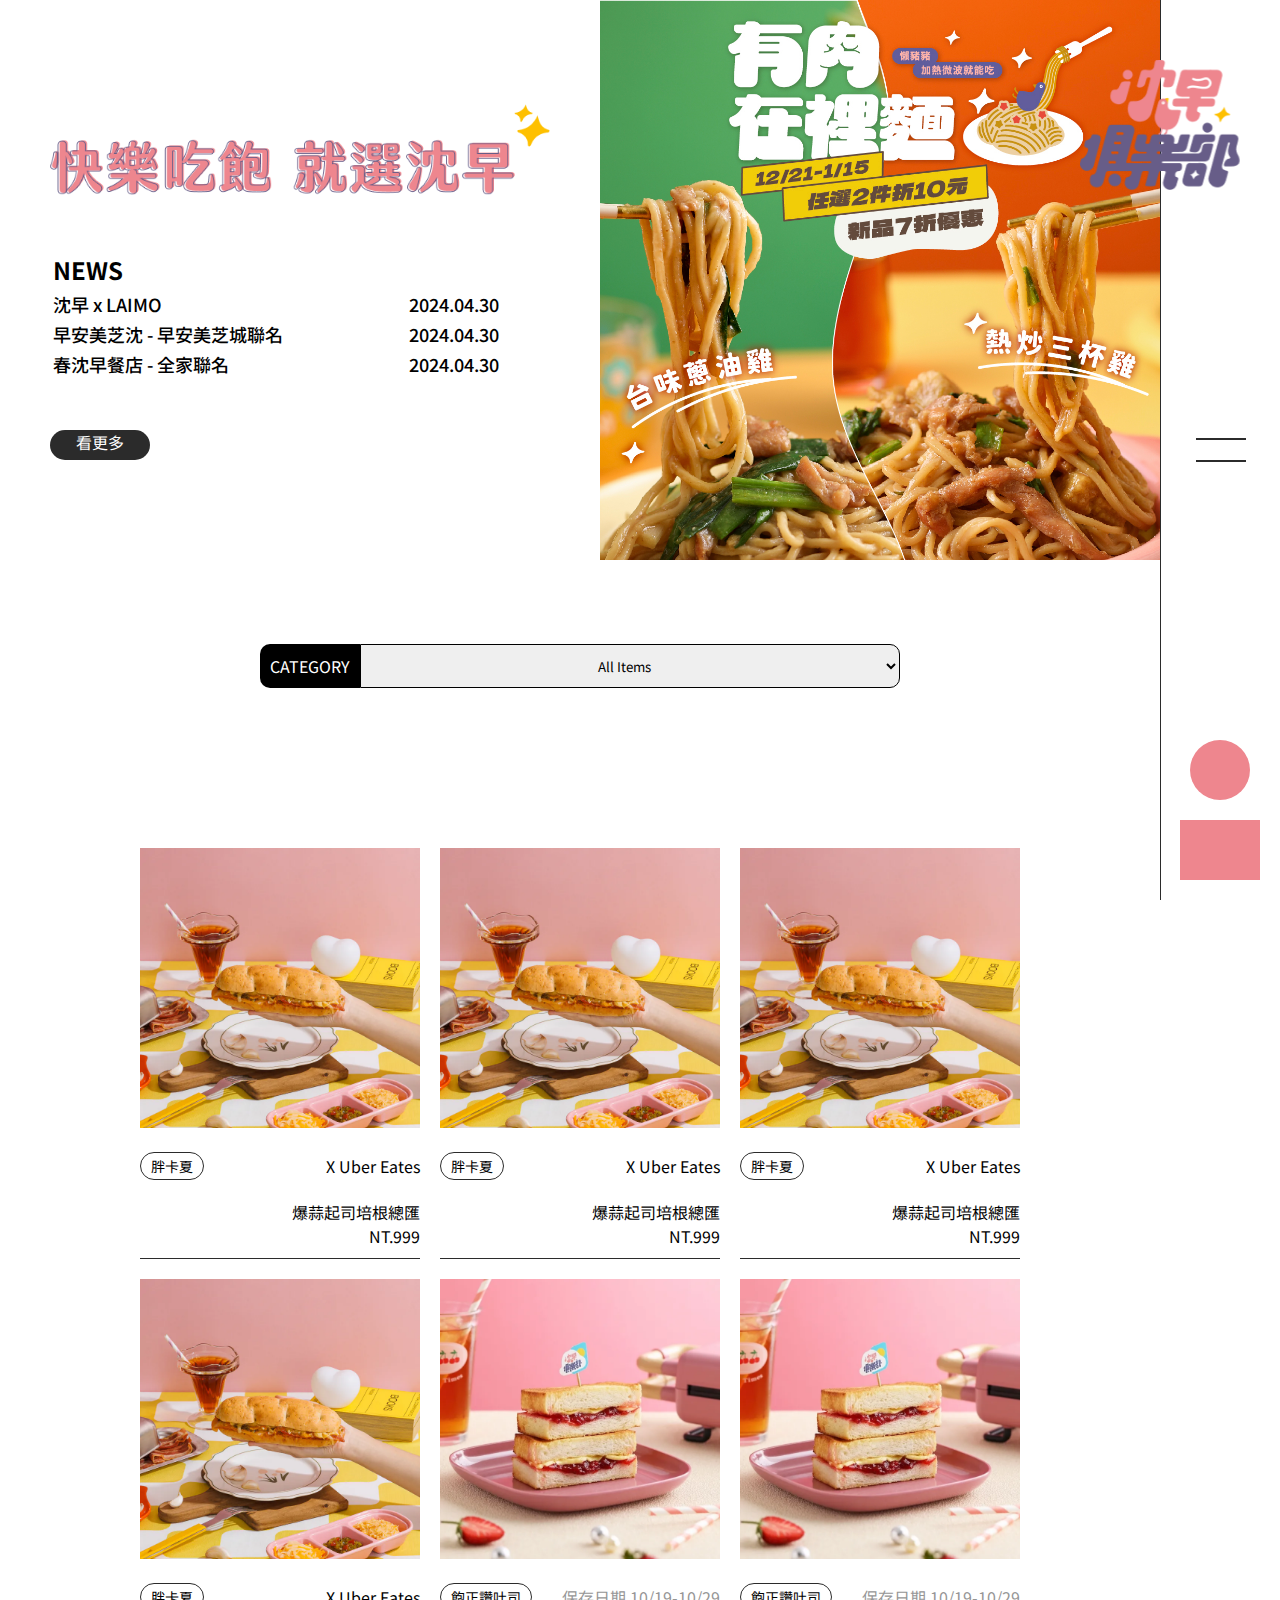
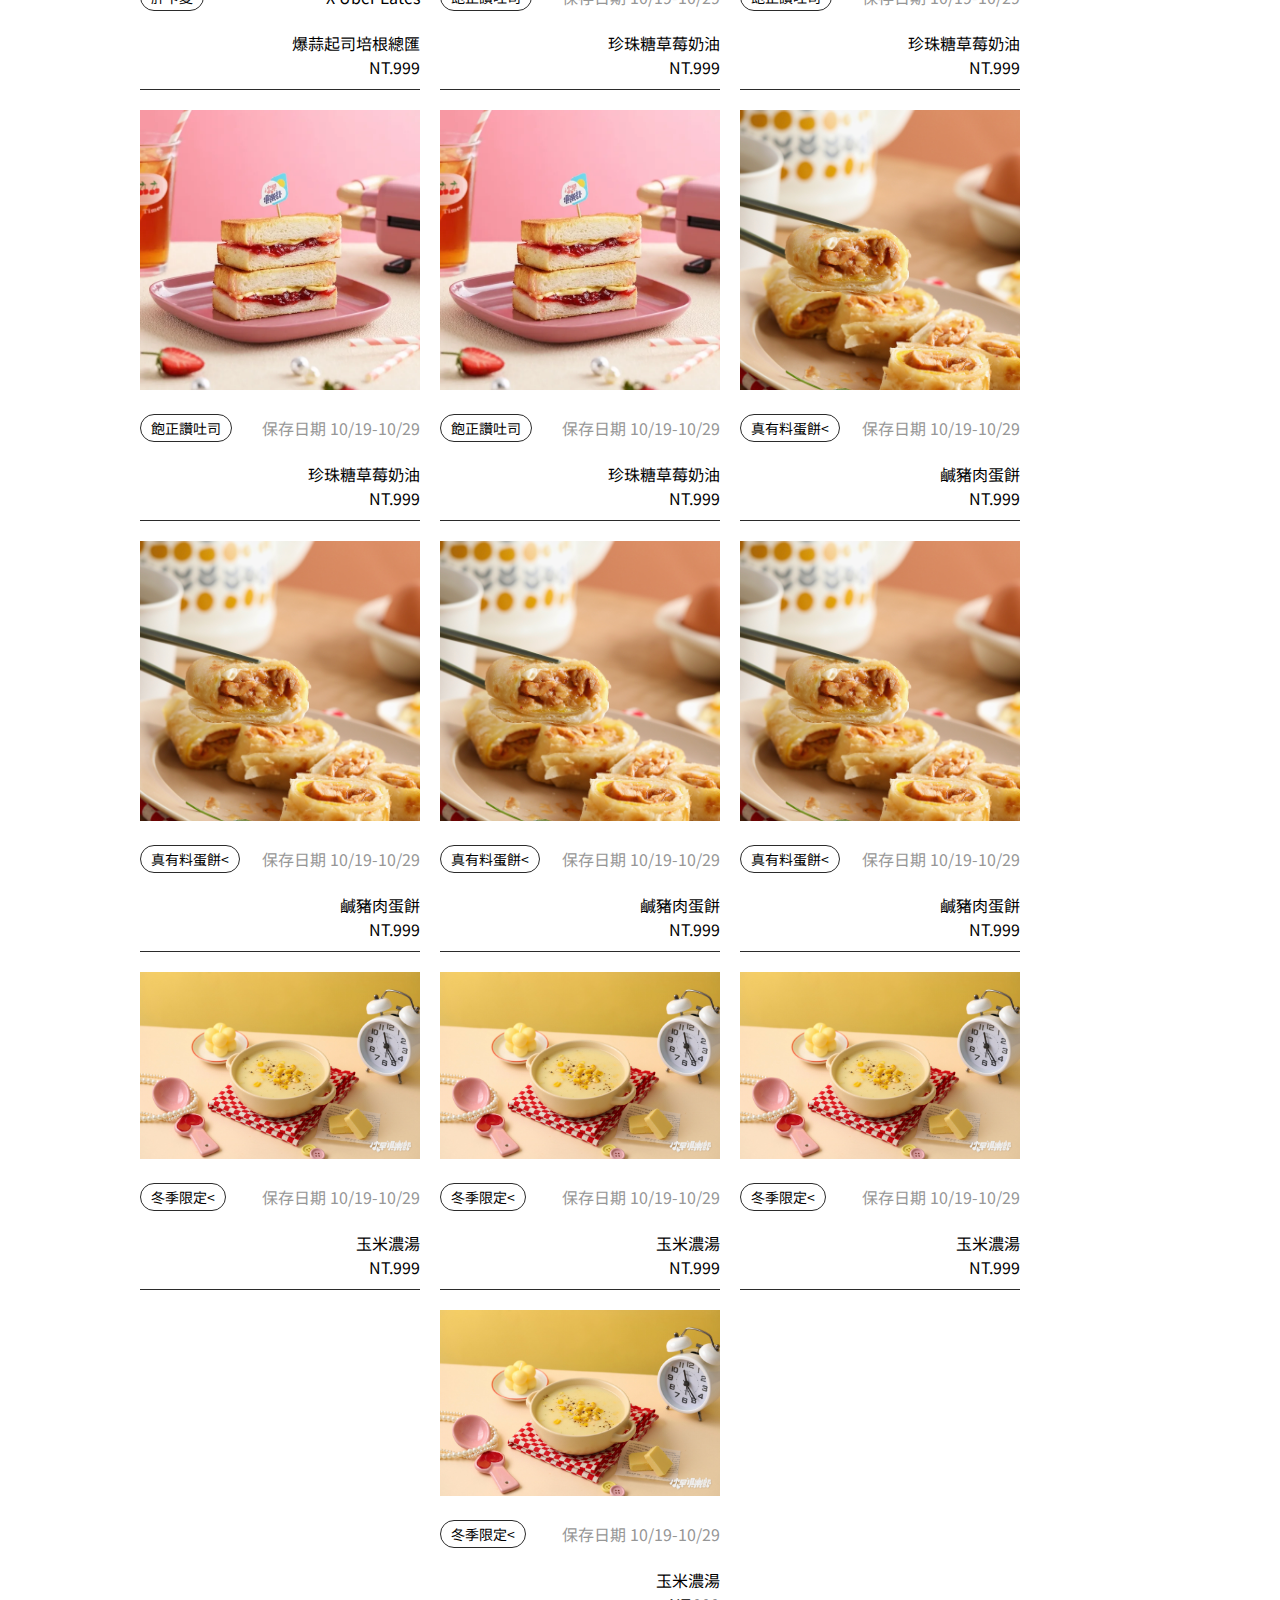
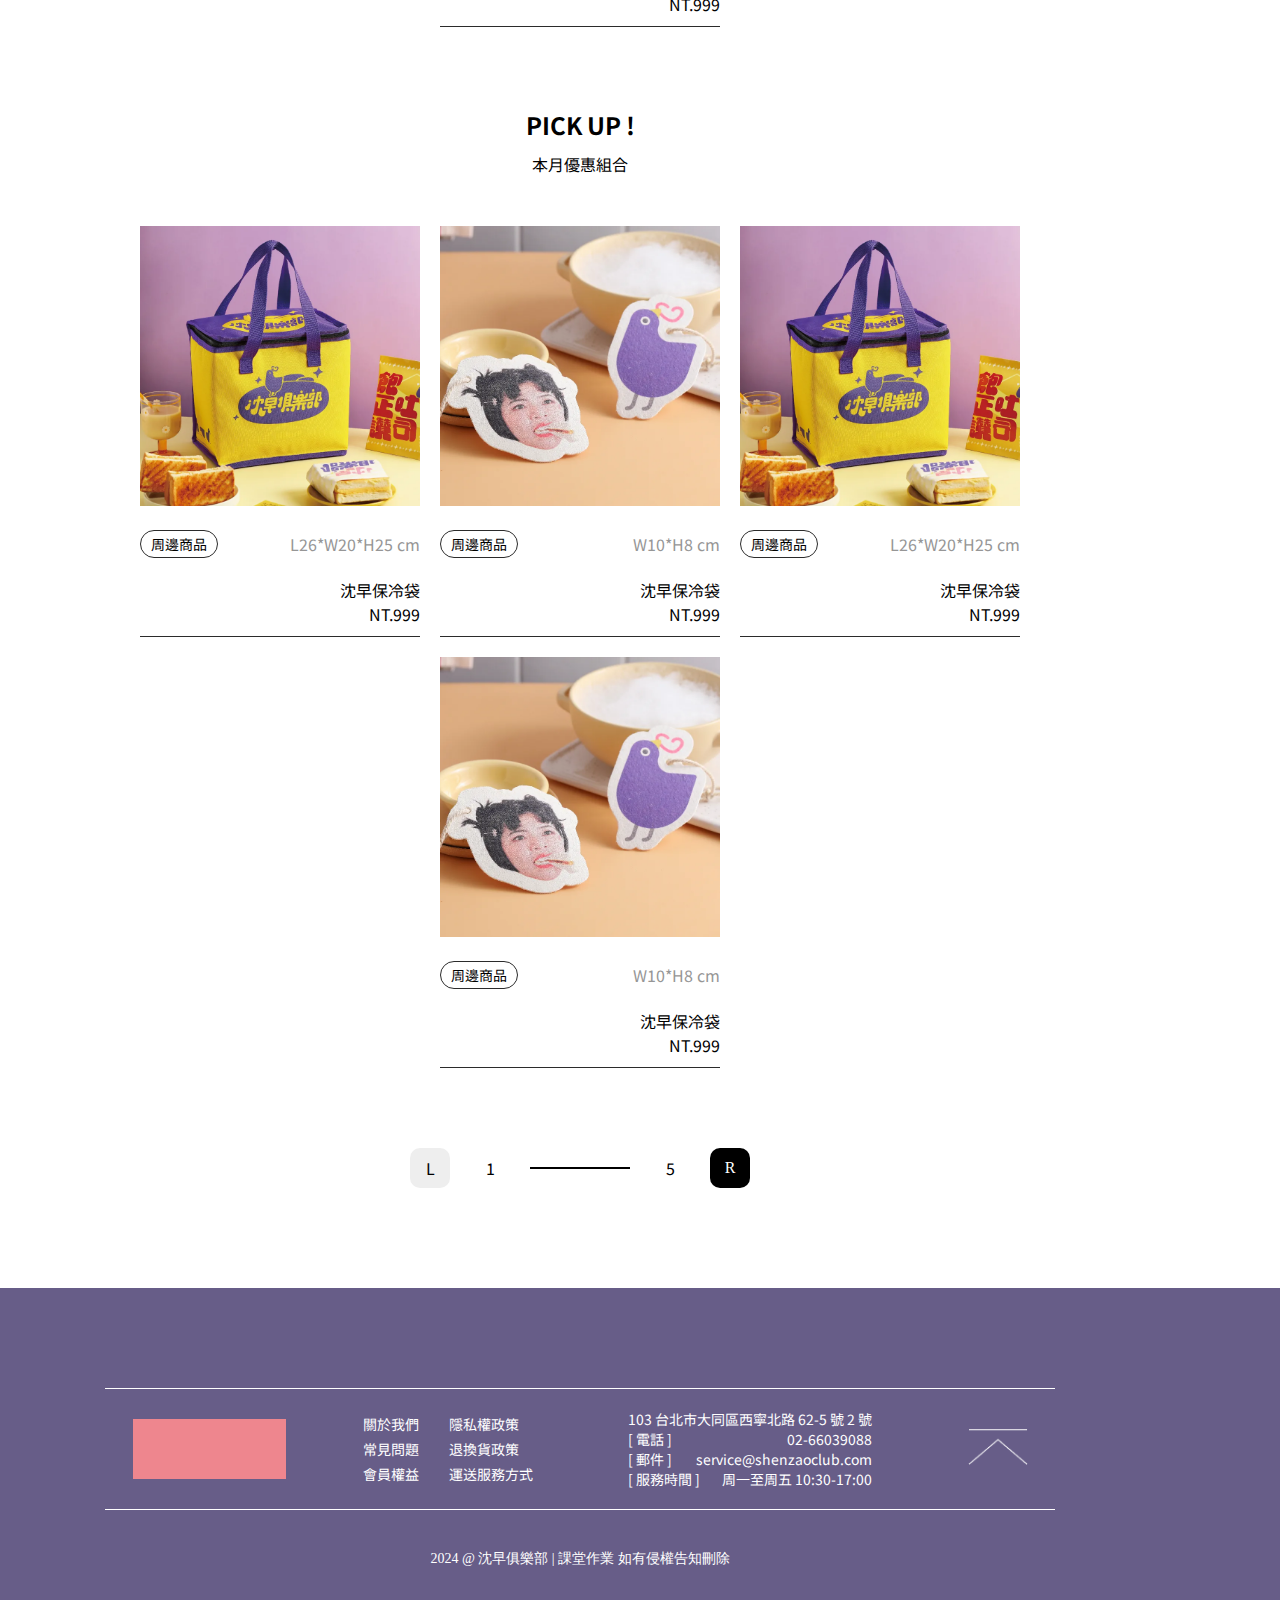
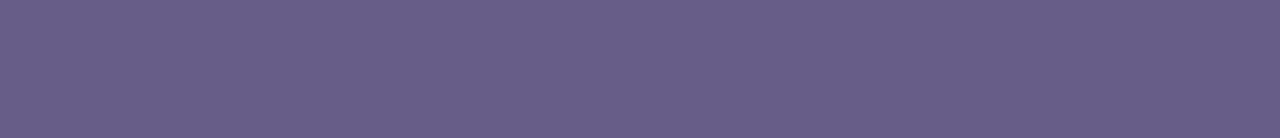
==== all_item.html @ 59e1119a "檔案上傳" ====
<!DOCTYPE html>
<html lang="en">
<head>
    <meta charset="UTF-8">
    <meta name="viewport" content="width=device-width, initial-scale=1.0">
    <title>product_ALL</title>
    <!-- css -->
    <link rel="stylesheet" href="./css/all_item_style.css">
    <link rel="stylesheet" href="./css/all-page.css">
    <link rel="stylesheet" href="./css/item_card.css">
    <!-- 文字 -->
    <link rel="preconnect" href="https://fonts.googleapis.com">
    <link rel="preconnect" href="https://fonts.gstatic.com" crossorigin>
    <link href="https://fonts.googleapis.com/css2?family=Noto+Sans+JP:wght@100..900&display=swap" rel="stylesheet">
    <link rel="stylesheet" href="link rel="preconnect" href="https://fonts.googleapis.com">
    <link rel="preconnect" href="https://fonts.gstatic.com" crossorigin>
    <link href="https://fonts.googleapis.com/css2?family=Kaisei+Tokumin:wght@400;800&display=swap" rel="stylesheet">
</head>
<body>
    <div class="warrper">

        <nav class="nav_web">
            <a class="logo" href="./home.html">
               <img src="./img/svg/logo.png">
            </a>
            <div class="hamburger">
                <span></span>
                <span></span>
            </div>
            <div class="shoppingcar">
                <div class="bag"></div>
                <div class="car"></div>
            </div>
            <div class="menu">
                <div class="menu-title">快樂吃飽 就選沈早</div>
                <div class="content">
                    <ul class="left">
                        <a href="./all_item.html">線上購物</a>
                        <li>
                            <a href="./one-item.html">/ 胖卡夏</a>
                            <a href="./one-item.html">/ 飽正讚</a>
                            <a href="./one-item.html">/ 裡麵有肉</a>
                        </li>
                        <a href=" ">聯名企劃</a>
                        <li>
                            <a href=" ">/ 全家</a>
                            <a href=" ">/ 早安美芝城</a>
                        </li>
                        <a href=" ">會員權益</a>
                        <li>
                            <a href=" ">/ 入會制度</a>
                            <a href=" ">/ 團購制度</a>
                        </li>
                    </ul>
                    <ul class="right">
                        <a href=" ">周邊商品</a>
                        <li>
                            <a href=" ">/ 週年企劃</a>
                        </li>
                        <a href=" ">關於品牌</a>
                        <li>
                            <a href=" ">/ 品牌介紹</a>
                            <a href=" ">/ 成員</a>
                        </li>
                        <a href=" ">FAQ</a>
                        <li>
                            <a href=" ">/ 貨運及取貨</a>
                            <a href=" ">/ 付款及發票</a>
                            <a href=" ">/ 購物及訂單</a>
                        </li>
                    </ul>
                </div>
            </div>
        </nav>
        <!--  -->
        <nav class="nav_mobile_bar" >
            <nav class="nav_mobile">
                    <a class="link" href=""> TOP </a>
                    <a class="link" href="./all_item.html"> STORE </a>
                    <a class="link" href=""> BUY (0) </a>
                    <div class="nav_mobile_hamburger">
                        <span></span>
                        <span></span>
                    </div>
            </nav>
        </nav>
        <!--  -->

        <div class="homepage">
            <div class="topheader">
                <div class="header-event">
                    <div class="event-news">
                        <div class="event-title">
                            <img src="./img/svg/slogan(單.png" alt="">
                        </div>
                        <table class="even-table">
                            <tr>
                                <td style="font-weight: 700;font-size: 24px;">NEWS</td>
                                <td></td>
                            </tr>
                            <tr>
                                <td>沈早 x LAIMO</td>
                                <td>2024.04.30</td>
                            </tr>
                            <tr>
                                <td>早安美芝沈 - 早安美芝城聯名</td>
                                <td>2024.04.30</td>
                            </tr>
                            <tr>
                                <td>春沈早餐店 - 全家聯名</td>
                                <td>2024.04.30</td>
                            </tr>
                        </table>
                        <div class="event-button">
                        <p>看更多</p>
                        </div>
                    </div>
                </div>
                <!--  -->
                <div class="header-banner">
                    <img src="./img/banner/有肉在裡麵 (S.jpg" alt="" class="banner">
                </div>
            </div>
            <!--  -->
            <div class="maincontent">
                <div class="content-select">
                    <div class="select-title">
                        <p>CATEGORY</p>
                    </div>
                    <select id="pageSelect">
                        <option value="./all_item.html">All Items</option>
                        <option value="./all_item.html">All Items</option>
                        <option value="./one_item.html">飽正讚吐司</option>
                        <option value="./one_item.html">胖卡夏</option>
                        <option value="./one_item.html">裡麵有肉</option>
                        <option value="./one_item.html">真有料蛋餅</option>
                        <option value="./one_item.html">老食農場冰角</option>
                        <option value="./one_item.html">周邊商品</option>
                    </select>
                </div>
                <!--  -->
                <div class="content-items">
                    <ul class="content-box">
                        <li class="item item01">
                            <div class="item-Img">
                                <img src="./img/胖卡夏/爆蒜起司培根01.webp" alt="">
                            </div>
                            <div class="item-name">
                                <p class="label">胖卡夏</p>
                                <p>X Uber Eates</p>
                            </div>
                            <div class="item-INFO">
                                <p>爆蒜起司培根總匯</p>
                                <P>NT.999</p>
                            </div>
                        </li>
                        <li class="item item01">
                            <div class="item-Img">
                                <img src="./img/胖卡夏/爆蒜起司培根01.webp" alt="">
                            </div>
                            <div class="item-name">
                                <p class="label">胖卡夏</p>
                                <p>X Uber Eates</p>
                            </div>
                            <div class="item-INFO">
                                <p>爆蒜起司培根總匯</p>
                                <P>NT.999</p>
                            </div>
                        </li>
                        <li class="item item01">
                            <div class="item-Img">
                                <img src="./img/胖卡夏/爆蒜起司培根01.webp" alt="">
                            </div>
                            <div class="item-name">
                                <p class="label">胖卡夏</p>
                                <p>X Uber Eates</p>
                            </div>
                            <div class="item-INFO">
                                <p>爆蒜起司培根總匯</p>
                                <P>NT.999</p>
                            </div>
                        </li>
                        <li class="item item01">
                            <div class="item-Img">
                                <img src="./img/胖卡夏/爆蒜起司培根01.webp" alt="">
                            </div>
                            <div class="item-name">
                                <p class="label">胖卡夏</p>
                                <p>X Uber Eates</p>
                            </div>
                            <div class="item-INFO">
                                <p>爆蒜起司培根總匯</p>
                                <P>NT.999</p>
                            </div>
                        </li>
                        <li class="item item02">
                            <div class="item-Img">
                                <img src="./img/飽正讚/草奶01.webp" alt="">
                            </div>
                            <div class="item-name">
                                <p class="label">飽正讚吐司</p>
                                <p style="color: #969696;">保存日期 10/19-10/29</p>
                            </div>
                            <div class="item-INFO">
                                <p>珍珠糖草莓奶油</p>
                                <P>NT.999</p>
                            </div>
                        </li>
                        <li class="item item02">
                            <div class="item-Img">
                                <img src="./img/飽正讚/草奶01.webp" alt="">
                            </div>
                            <div class="item-name">
                                <p class="label">飽正讚吐司</p>
                                <p style="color: #969696;">保存日期 10/19-10/29</p>
                            </div>
                            <div class="item-INFO">
                                <p>珍珠糖草莓奶油</p>
                                <P>NT.999</p>
                            </div>
                        </li>
                        <li class="item item02">
                            <div class="item-Img">
                                <img src="./img/飽正讚/草奶01.webp" alt="">
                            </div>
                            <div class="item-name">
                                <p class="label">飽正讚吐司</p>
                                <p style="color: #969696;">保存日期 10/19-10/29</p>
                            </div>
                            <div class="item-INFO">
                                <p>珍珠糖草莓奶油</p>
                                <P>NT.999</p>
                            </div>
                        </li>
                        <li class="item item02">
                            <div class="item-Img">
                                <img src="./img/飽正讚/草奶01.webp" alt="">
                            </div>
                            <div class="item-name">
                                <p class="label">飽正讚吐司</p>
                                <p style="color: #969696;">保存日期 10/19-10/29</p>
                            </div>
                            <div class="item-INFO">
                                <p>珍珠糖草莓奶油</p>
                                <P>NT.999</p>
                            </div>
                        </li>
                        <li class="item item03">
                            <div class="item-Img">
                                <img src="./img/其他品項/蛋餅01.jpg" alt="">
                            </div>
                            <div class="item-name">
                                <p class="label">真有料蛋餅<</p>
                                <p style="color: #969696;">保存日期 10/19-10/29</p>
                            </div>
                            <div class="item-INFO">
                                <p>鹹豬肉蛋餅</p>
                                <P>NT.999</p>
                            </div>
                        </li>
                        <li class="item item03">
                            <div class="item-Img">
                                <img src="./img/其他品項/蛋餅01.jpg" alt="">
                            </div>
                            <div class="item-name">
                                <p class="label">真有料蛋餅<</p>
                                <p style="color: #969696;">保存日期 10/19-10/29</p>
                            </div>
                            <div class="item-INFO">
                                <p>鹹豬肉蛋餅</p>
                                <P>NT.999</p>
                            </div>
                        </li>
                        <li class="item item03">
                            <div class="item-Img">
                                <img src="./img/其他品項/蛋餅01.jpg" alt="">
                            </div>
                            <div class="item-name">
                                <p class="label">真有料蛋餅<</p>
                                <p style="color: #969696;">保存日期 10/19-10/29</p>
                            </div>
                            <div class="item-INFO">
                                <p>鹹豬肉蛋餅</p>
                                <P>NT.999</p>
                            </div>
                        </li>
                        <li class="item item03">
                            <div class="item-Img">
                                <img src="./img/其他品項/蛋餅01.jpg" alt="">
                            </div>
                            <div class="item-name">
                                <p class="label">真有料蛋餅<</p>
                                <p style="color: #969696;">保存日期 10/19-10/29</p>
                            </div>
                            <div class="item-INFO">
                                <p>鹹豬肉蛋餅</p>
                                <P>NT.999</p>
                            </div>
                        </li>
                        <li class="item item04">
                            <div class="item-Img">
                                <img src="./img/其他品項/湯01.jpg" alt="">
                            </div>
                            <div class="item-name">
                                <p class="label">冬季限定<</p>
                                <p style="color: #969696;">保存日期 10/19-10/29</p>
                            </div>
                            <div class="item-INFO">
                                <p>玉米濃湯</p>
                                <P>NT.999</p>
                            </div>
                        </li>
                        <li class="item item04">
                            <div class="item-Img">
                                <img src="./img/其他品項/湯01.jpg" alt="">
                            </div>
                            <div class="item-name">
                                <p class="label">冬季限定<</p>
                                <p style="color: #969696;">保存日期 10/19-10/29</p>
                            </div>
                            <div class="item-INFO">
                                <p>玉米濃湯</p>
                                <P>NT.999</p>
                            </div>
                        </li>
                        <li class="item item04">
                            <div class="item-Img">
                                <img src="./img/其他品項/湯01.jpg" alt="">
                            </div>
                            <div class="item-name">
                                <p class="label">冬季限定<</p>
                                <p style="color: #969696;">保存日期 10/19-10/29</p>
                            </div>
                            <div class="item-INFO">
                                <p>玉米濃湯</p>
                                <P>NT.999</p>
                            </div>
                        </li>
                        <li class="item item04">
                            <div class="item-Img">
                                <img src="./img/其他品項/湯01.jpg" alt="">
                            </div>
                            <div class="item-name">
                                <p class="label">冬季限定<</p>
                                <p style="color: #969696;">保存日期 10/19-10/29</p>
                            </div>
                            <div class="item-INFO">
                                <p>玉米濃湯</p>
                                <P>NT.999</p>
                            </div>
                        </li>
                    </ul>
                </div>
                <!--  -->
                <div class="content-items">
                    <div class="content-title">
                        <h3>PICK UP !</h3>
                        <P>本月優惠組合</P>
                    </div>
                    <div class="content-box">
                        <div class="item item01">
                            <div class="item-Img">
                                <div class="item-Img-marquee">
                                    <!-- <p>
                                        <span>查看詳細內容</span>
                                        <span>查看詳細內容</span>
                                        <span>查看詳細內容</span>
                                        <span>查看詳細內容</span>
                                    </p> -->
                                </div>
                                <img src="./img/周邊/野餐袋01.webp" alt="">
                            </div>
                            <div class="item-name">
                                <p class="label">周邊商品</p>
                                <p style="color: #969696;">L26*W20*H25 cm</p>
                            </div>
                            <div class="item-INFO">
                                <p>沈早保冷袋</p>
                                <P>NT.999</p>
                            </div>
                        </div>
                        <div class="item item01">
                            <div class="item-Img">
                                <img src="./img/周邊/菜瓜布.webp" alt="">
                            </div>
                            <div class="item-name">
                                <p class="label">周邊商品</p>
                                <p style="color: #969696;">W10*H8 cm</p>
                            </div>
                            <div class="item-INFO">
                                <p>沈早保冷袋</p>
                                <P>NT.999</p>
                            </div>
                        </div>
                        <div class="item item01">
                            <div class="item-Img">
                                <div class="item-Img-marquee">
                                    <!-- <p>
                                        <span>查看詳細內容</span>
                                        <span>查看詳細內容</span>
                                        <span>查看詳細內容</span>
                                        <span>查看詳細內容</span>
                                    </p> -->
                                </div>
                                <img src="./img/周邊/野餐袋01.webp" alt="">
                            </div>
                            <div class="item-name">
                                <p class="label">周邊商品</p>
                                <p style="color: #969696;">L26*W20*H25 cm</p>
                            </div>
                            <div class="item-INFO">
                                <p>沈早保冷袋</p>
                                <P>NT.999</p>
                            </div>
                        </div>
                        <div class="item item01">
                            <div class="item-Img">
                                <img src="./img/周邊/菜瓜布.webp" alt="">
                            </div>
                            <div class="item-name">
                                <p class="label">周邊商品</p>
                                <p style="color: #969696;">W10*H8 cm</p>
                            </div>
                            <div class="item-INFO">
                                <p>沈早保冷袋</p>
                                <P>NT.999</p>
                            </div>
                        </div>
                        
                    </div>     
                </div>
                <!--  -->
                <div class="pagebotten">
                    <p class="page pageleft"> L </p>
                    <div class="number">
                        <p class="page pagenumber"> 1 </p>
                        <div class="line"></div>
                        <p class="page pagenumber"> 5 </p>
                    </div>
                    <div class="page pageright"> R </div>
                </div>
            </div>
        </div>
        <!--  -->
        <div class="footer">
            <div class="footer-box">
                <div class="footercontent">
                    <div class="footercontent-left">
                        <div class="footer-logo">
                            <img src="" alt="">
                        </div>
                        <!--  -->
                        <div class="footerbox-link">
                            <div class="footerbox-link-items">
                                <a href="">關於我們</a>
                                <a href="">常見問題</a>
                                <a href="">會員權益</a>
                            </div>
                            <div class="footerbox-link-items">
                                <a href="">隱私權政策</a>
                                <a href="">退換貨政策</a>
                                <a href="">運送服務方式</a>
                            </div>
                        </div>
                    </div>
                    <!--  -->
                    <div class="footercontent-right">
                        <div class="footer-companyinfo">                       
                            <p class="info infoaddress">
                                    103 台北市大同區西寧北路 62-5 號 2 號
                            </p>
                            <p class="info infophone">
                                <span>[ 電話 ]</span>
                                <span>02-66039088</span>
                            </p>
                            <p class="info infomail">
                                <span>[ 郵件 ]</span>
                                <span>service@shenzaoclub.com</span>
                            </p>
                            <p class="info infotime">
                                <span>[ 服務時間 ]</span>
                                <span>周一至周五 10:30-17:00</span>
                            </p>                    
                    </div>
                        <!--  -->
                        <div class="footer-backToTop">
                            <img src="./img/svg/back top.png" alt="">
                        </div>
                    </div>
                </div>
                <!--  -->
                <div class="footerend">
                    2024 @ 沈早俱樂部 | 課堂作業  如有侵權告知刪除
                </div> 
            </div>
        </div>
    </div>
    <!-- js -->
    <script src="./js/new.js"></script>
</body>
</html>
---- css/all_item_style.css ----
/* all-page內 */

/* topheader */
    .topheader{
        width: 100%;
        display: flex;
        justify-content: center;
        align-items: center;
    }
    .header-event{
        max-width: 600px;
        width: 100%;
        display: flex;
        justify-content: center;
        align-self: center;
    }
    .header-banner{
        flex: 1;
        min-width: 400px;
        width: 100%;
    }
    /* header-banner */  
    .header-banner img{
        width: 100%;
    }
    /* header-event */
    .event-news{
        width: 100%;
        display: flex;
        flex-direction: column;
        gap: 50px;
        padding: 20px 50px 20px 50px;
    }
    .event-title{
        max-width: 500px;
        width: 100%;
    }
    .event-title img{
        width: 100%;
    }
    .even-table{
        font-size: 18px;
        font-optical-sizing: auto;
        font-weight: 500;
        font-style: normal;
        font-family: "Noto Sans JP", sans-serif;
    }
    .event-button{
        color: #fff;
        display: flex;
        text-align: center;
        justify-content: center;
        width: 100px;
        height: 30px;
        background-color:  #2b2b2b;
        border-radius: 50px;
    }

/* maincontent */
.maincontent{
    width: 100%;
    display: flex;
    flex-direction: column;
    align-items: center;
    gap: 80px;
}
    /* content-select */
    .content-select{
        display: flex;
        justify-content: center;
        align-self: center;
        max-width: 800px;
        width: 100%;
        padding: 80px;
    }
    .select-title{
        width: 100px;
        border-radius: 10px 0px 0px 10px;
        background-color: #000;
        color: #fff;
        text-align: center;
        padding: 10px;
    }
    .content-select select{
        width: 100%;
        padding: 10px;
        border-radius: 0px 10px 10px 0px;
        box-sizing: border-box;
        border: #000 1px solid;
        text-align: center;
        font-family: "Noto Sans JP", sans-serif;
        color: #000;
    }
    /* content-items --> title */
    .content-title{
        display: flex;
        flex-direction: column;
        gap: 10px;
        align-items: center;
    }
/* 響應式 */

@media screen and (max-width: 980px) {  
    .topheader{
        display: flex;
        flex-direction: column;
    }
    .header-event{
        order: 2;
    }
    .header-banner{
        order: 1;
    }
    
    }
---- css/all-page.css ----
/* 文字 */
    * {
    box-sizing: border-box;
    }
    body,h3,h4,p,ul,li{
        margin: 0;
        padding: 0;
    }
    h2{
        font-size: 32px;
        font-family: "Kaisei Tokumin", serif;
        font-weight: 800;
        font-style: normal;
    }
    h3{
        font-size: 24px;
        font-family: "Noto Sans JP", sans-serif;
        font-optical-sizing: auto;
        font-weight: 700;
        font-style: normal;
    }
    h4{
        font-size: 18px;
        font-family: "Noto Sans JP", sans-serif;
        font-optical-sizing: auto;
        font-weight: 500;
        font-style: normal;
    }
    p{
        font-size: 16px;
        font-family: "Noto Sans JP", sans-serif;
        font-optical-sizing: auto;
        font-weight: 400;
        font-style: normal;
    }
    a{
        font-family: "Noto Sans JP", sans-serif;
        font-optical-sizing: auto;
        font-weight: 400;
        font-style: normal;
    }

/* 結構 */
    .warrper{
        width: 100%;
    }
    .homepage{
        width: calc(100% - 120px);
        position: relative;
        left: 0;
        display: flex;
        flex-direction:column ;
        align-items: center;
        margin-bottom: 100px;
    }
    .footer{
        width: 100%;
        height: 450px;
        /* 樣式 */
        background-color: #675D88;
        color: #fff;
    }
/* nav_web （ W : 120px , flexd ) */
    ul,li{
        list-style: none;
        margin-top: 0px;
        padding: 0px;
    }
    a{
        text-decoration:none;
    }
    .nav_mobile{
        display: none;
    }
    /* logo */
    .logo{
        z-index: 100;
        position: fixed;
        right: 40px;
        top: 60px;
        width: 160px;
        /* height: 100px; */
        /* background-color: #EE868E; */
    }
    .nav_web>.logo>img{
        width: 100%;
    }
    /* shopping_car*/
    .shoppingcar{
        z-index: 90;
        position: fixed;
        bottom: 20px;
        right: 20px;
        display: flex;
        flex-direction: column;
        gap: 20px;
        align-items: center;
    }
    .shoppingcar>.bag{
        width: 60px;
        height: 60px;
        border-radius: 50%;
        background-color: #EE868E;
    }
    .shoppingcar>.car{
        width: 80px;
        height: 60px;
        background-color: #EE868E;
    }
    /* hamburger(side_bar)*/
    .hamburger{
        /* 定位 */
        z-index: 80;
        position: fixed;
        right: 0;
        width: 120px;
        height: 100vh;
        border-left: #2b2b2b 1px solid;
        /* 內部元件 */
        display: flex;
        flex-direction: column;
        align-items: center;    
        justify-content: center;
        /* 動畫 */
        transition: background-color 0.3s ease;
    }
    .hamburger:hover{
        background-color: rgb(237, 237, 237,50%);
    }
    .hamburger span{
        width: 50px;
        height: 2px;
        background-color: #2b2b2b;
        margin: 10px;
        /* 動態 */
        transform-origin: left center;
        transition: all .0.5s ease;
    }
    /* menu */
    .menu{
        z-index: 70; 
        position: fixed;
        right: -3000px;
        /* 樣式 */
        width: calc(100% - 120px);
        height: 100%;
        background-color: rgb(0, 0, 0,90%);
        color: #fff;
        transition: all .3s ease ;
        /* 內部排列 */
        padding-left: 100px;
        display: flex;
        flex-direction: column;
        gap: 60px;
        justify-content: center;
    }
    .menu .menu-title{
        font-family: "Kaisei Tokumin", serif;
        font-weight: 800;
        font-size: 80px;
        color: #fff;
        -webkit-text-stroke: 2px #EE868E;
    }
    .menu .content{
        width: 700px;
        display: flex;
        justify-content: space-between;
        flex-wrap: wrap;
        padding-left: 10px;
    }
    .content>ul>li{
        display: flex;
    }
    .content>ul>a{
        color: #EE868E;
        font-size: 32px;
        font-family: "Kaisei Tokumin", serif;
        font-weight: 800;
        transition: all .1s ease;
    }
    .content>ul>a:hover{
        font-size: 40px;
    }
    .content>ul>li>a{
        color: #fff;
        font-size: 16px;
        margin-bottom: 40px;
        padding: 5px;
    }


    /* 動態變化 */
    .hamburger.active{
        background-color: rgb(0, 0, 0,90%);
        border-left: #EE868E 1px solid;
    }
    .hamburger.active span:nth-child(1){
        transform: rotate(30deg);
        background-color: #EE868E;
    }
    .hamburger.active span:nth-child(2){
        transform: rotate(-30deg);
        background-color: #EE868E;
    }
    .menu.active {
        right: 120px;
    }

/* footer 內部 */
    .footer-box{
        width: calc(100% - 120px);
        display: flex;
        flex-direction: column;
        align-items: center;
        gap: 20px;
        position: relative;
        bottom: -100px;
    }
    /* footercontent */
    .footercontent{
        max-width: 950px;
        width: 100%;
        margin: 0px 20px 0px 20px;
        
        display: flex;
        flex-wrap: wrap;
        justify-content: space-around;
        gap: 40px;
        border-top: 1px solid #fff ;
    }
    .footercontent-left{
        max-width: 400px;
        width: 100%;
        display: flex;
        justify-content: space-between;
        align-items: center;
        padding-top: 20px;
    }
    .footercontent-right {
        max-width: 400px;
        width: 100%;
        display: flex;
        justify-content: space-between;
        align-items: center;
        padding-top: 20px;
    }
    /* .footercontent-left */
    .footer-logo{
        width: 153px;
        height: 60px;
        background-color: #EE868E;
    }
    .footer-companyinfo{
        display: flex;
        flex-direction: column;
    }
    .footer-companyinfo .info{
        width: 244px;
        display: flex;
        justify-content: space-between;
        font-size: 14px;
    }
    /* .footercontent-right */
    .footerbox-link{
        display: flex;
        gap: 30px;
    }
    .footerbox-link-items{
        display: flex;
        flex-direction: column;
        gap: 5px;
    }
    .footerbox-link-items a{
        font-size: 14px;
        color: #fff;
    }
    .footer-backToTop{
        max-width: 60px;
        width: 100%;
    }
    .footer-backToTop img{
        width: 100%;
        height: auto;
    }
    /* footerend */
    .footerend{
        max-width: 950px;
        width: 100%;
        border-top: 1px solid #fff ;
        font-size: 14px;
        padding-top: 40px;
        text-align: center;
    }

/* 響應式 */
@media screen and (max-width: 980px)  {
    /* 結構 */
    .homepage{
        width: 100%;
        display: flex;
        flex-direction:column ;
        align-items: center;
    }
    .footer{
        height: 600px;
    }
    /* nav_mobile_bar （ W : 120px , flexd ) */
        .nav_mobile_bar{
            width: 100%;
            display: flex;
            justify-content: center;
        }
        .nav_mobile{
            z-index: 90;
            display: flex;
            justify-content: center;
            align-items: center;
            gap: 40px;
            position: fixed;
            bottom: 40px;
            /* right: 184px; */
            /* 樣式 */
            width: 400px;
            background: rgba(255, 255, 255, 0.75);
            backdrop-filter: blur(5px);
            border-radius: 50px;
            padding: 10px;
        }
        .nav_mobile>.link{
            font-size: 18px;
            font-family: "Noto Sans JP", sans-serif;
            font-optical-sizing: auto;
            font-weight: 500;
            font-style: normal;
            color: #2b2b2b;
            /* 動畫 */
            transition: all 0.3s ease;
        }
        .nav_mobile>.link:hover{
            font-size: 22px;
            color: #EE868E;
        }
        /* none */
        .shoppingcar,.hamburger{
            display: none;
        }
        /* nav_mobile_hamburger */
        .nav_mobile_hamburger{
            /* 側邊直線 */
            border-left:#EE868E 3px solid ;
            padding: 10px 0px 10px 20px;

            /* 內部元件 */
            display: flex;
            flex-direction: column;
            gap: 10px;
            align-items: center;    
            justify-content: center;
        }
        .nav_mobile_hamburger span{
            width: 40px;
            height: 2px;
            background-color: #2b2b2b;
            /* 動態 */
            transform-origin: left center;
            transition: all .0.5s ease;
        }
        /* menu */
        .menu{
            display: none;
            width: 100%;
            padding-left: 50px;
        }
        .menu .menu-title{
            font-size: 60px;
            -webkit-text-stroke: 1px #EE868E;
        }
        .menu .content{
            width: 700px;
            display: flex;
            flex-direction: column;
            /* padding-left: 10px; */
        }
        .menu .content>ul>a{
            color: #EE868E;
            font-size: 24px;
        }
        .menu .content>ul>li>a{
            color: #fff;
            font-size: 14px;
            /* padding-bottom: -100px; */
        }

        /* 動態變化 */
        .nav_mobile_hamburger.active span:nth-child(1){
            transform: rotate(20deg);
            background-color: #EE868E;
        }
        .nav_mobile_hamburger.active span:nth-child(2){
            transform: rotate(-20deg);
            background-color: #EE868E;
        }
        .menu.active {
            right: 0px;
            display: flex;
        }
    /* footer 內部 */
        .footer-box{
            width: 100%;
        }
        /* footercontent */
        .footercontent{
            max-width: 600px;
            width: 100%;
        }
        /* footerend */
        .footerend{
            max-width: 600px;
            width: 100%;
        }
       
}
---- css/item_card.css ----
/* content-items */
 .content-items{
    width: 100%;
    display: flex;
    flex-direction: column;
    align-items: center;
    gap: 50px;
    padding: 0px 60px 0px 60px;
}
.content-title{
    display: flex;
    flex-direction: column;
    gap: 10px;
    align-items: center;
}
/* content-box > item 樣式 */
.content-box{
    max-width: 1300px;
    width: 100%;
    display: flex;
    flex-wrap: wrap;
    justify-content: center;
    align-items: center;
    gap: 20px;
}
.content-box .item{
    max-width: 280px;
    width: 100%;
    display: flex;
    flex-direction: column;
    gap: 20px;
    padding-bottom: 10px;
    border-bottom: #2b2b2b solid 1px;
}
.content-box img{
    width: 100%;
    height: auto;
}
.content-box .item-name{
    display: flex;
    justify-content: space-between;
    align-items: center;
}
.label{
    font-size: 14px;
    border: #2b2b2b solid 1px;
    padding: 3px 10px 3px 10px;
    text-align: center;
    border-radius: 50px;
}
.item-INFO{
    width: 100%;
    display: flex;
    flex-direction: column;
    align-items: end;
}

/* hover */
.content-box img:hover{
    max-width: 280px;
    width: 100%;
    padding: 40px;
    border: #2b2b2b solid 1px;
    border-radius: 10px;
}


/* pagebotten */
.pagebotten{
    display: flex;
    justify-content: center;
    align-items: center;
    gap: 20px;
}
.pagebotten .page{
    border-radius: 10px;
    height: 40px;
    width: 40px;
    display: flex;
    justify-content: center;
    align-items:center;
}
.pageleft{
    background-color: #eee;
}
.pageright{
    background-color: #000;
    color: #fff;
}
.number{
    display: flex;
    gap: 20px;
    align-items: center;
}
.pagebotten .line{
    width: 100px;
    border: #000 solid 1px;
}
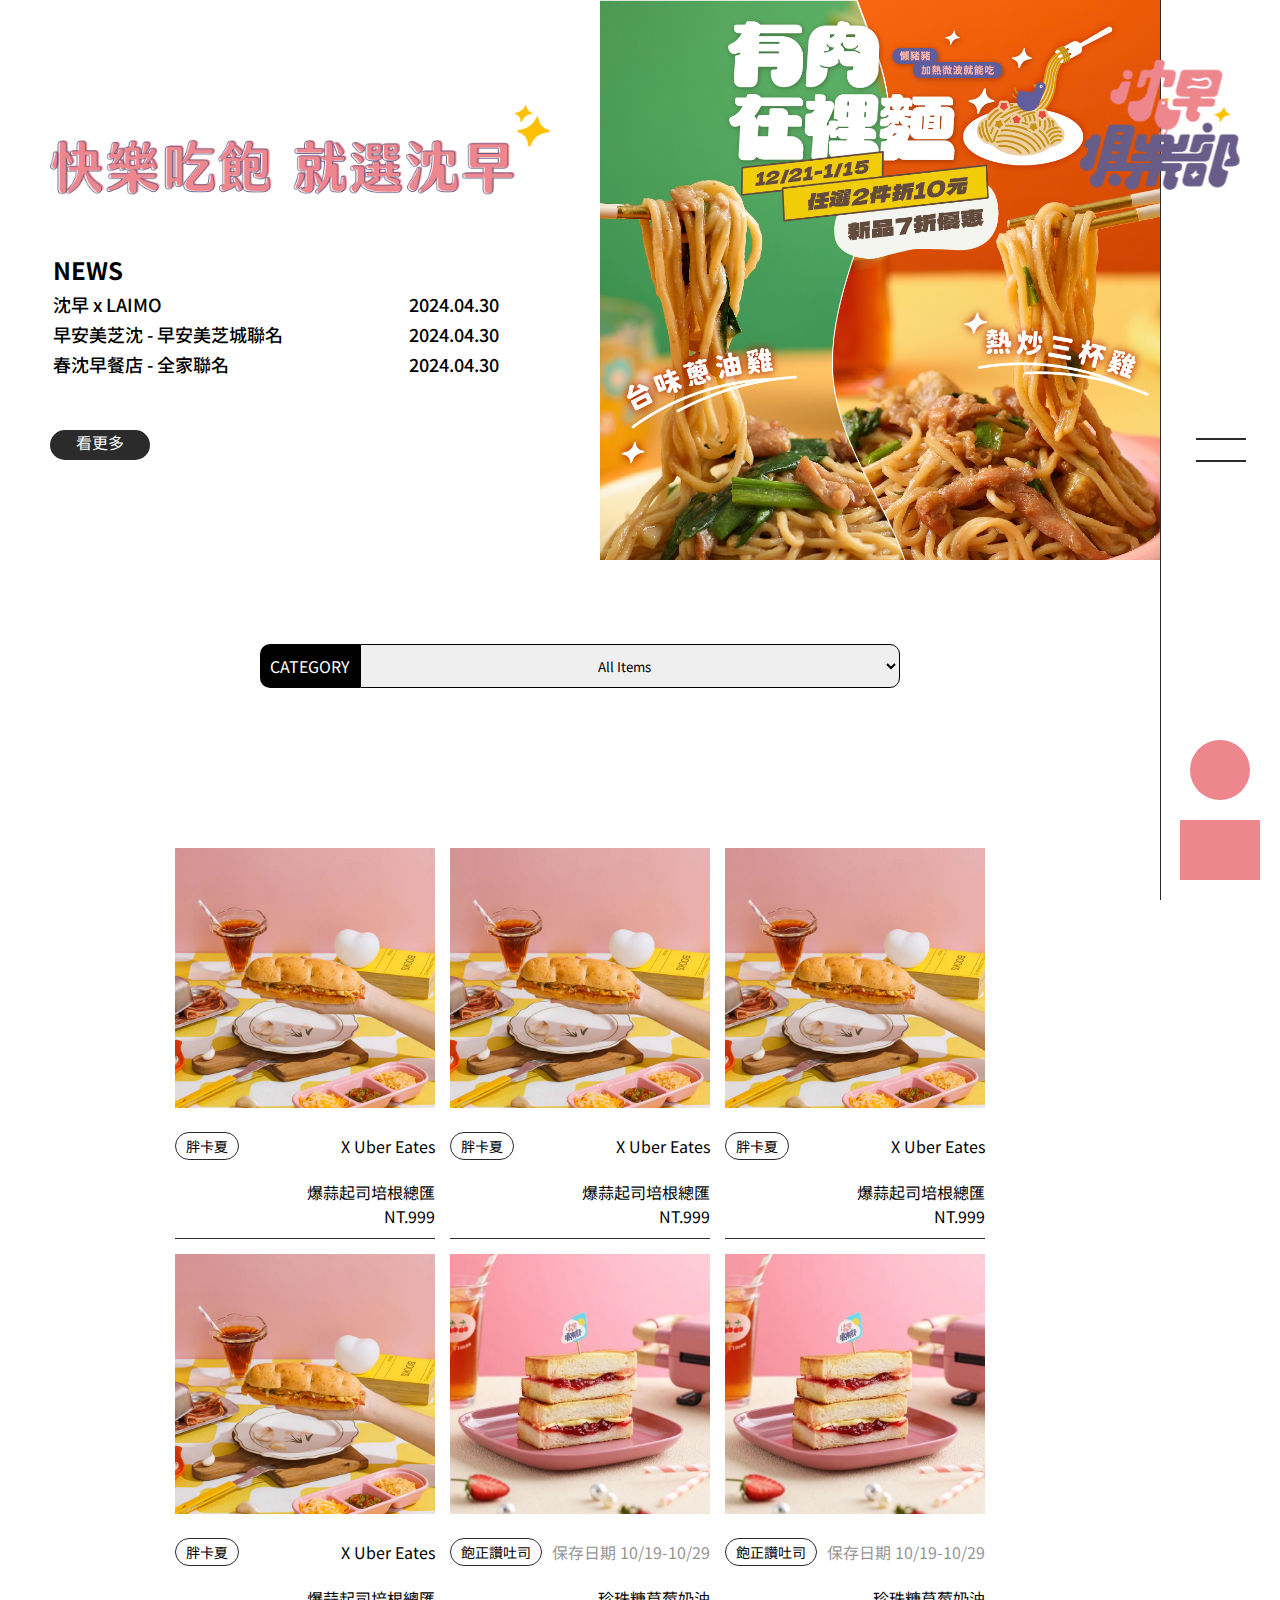
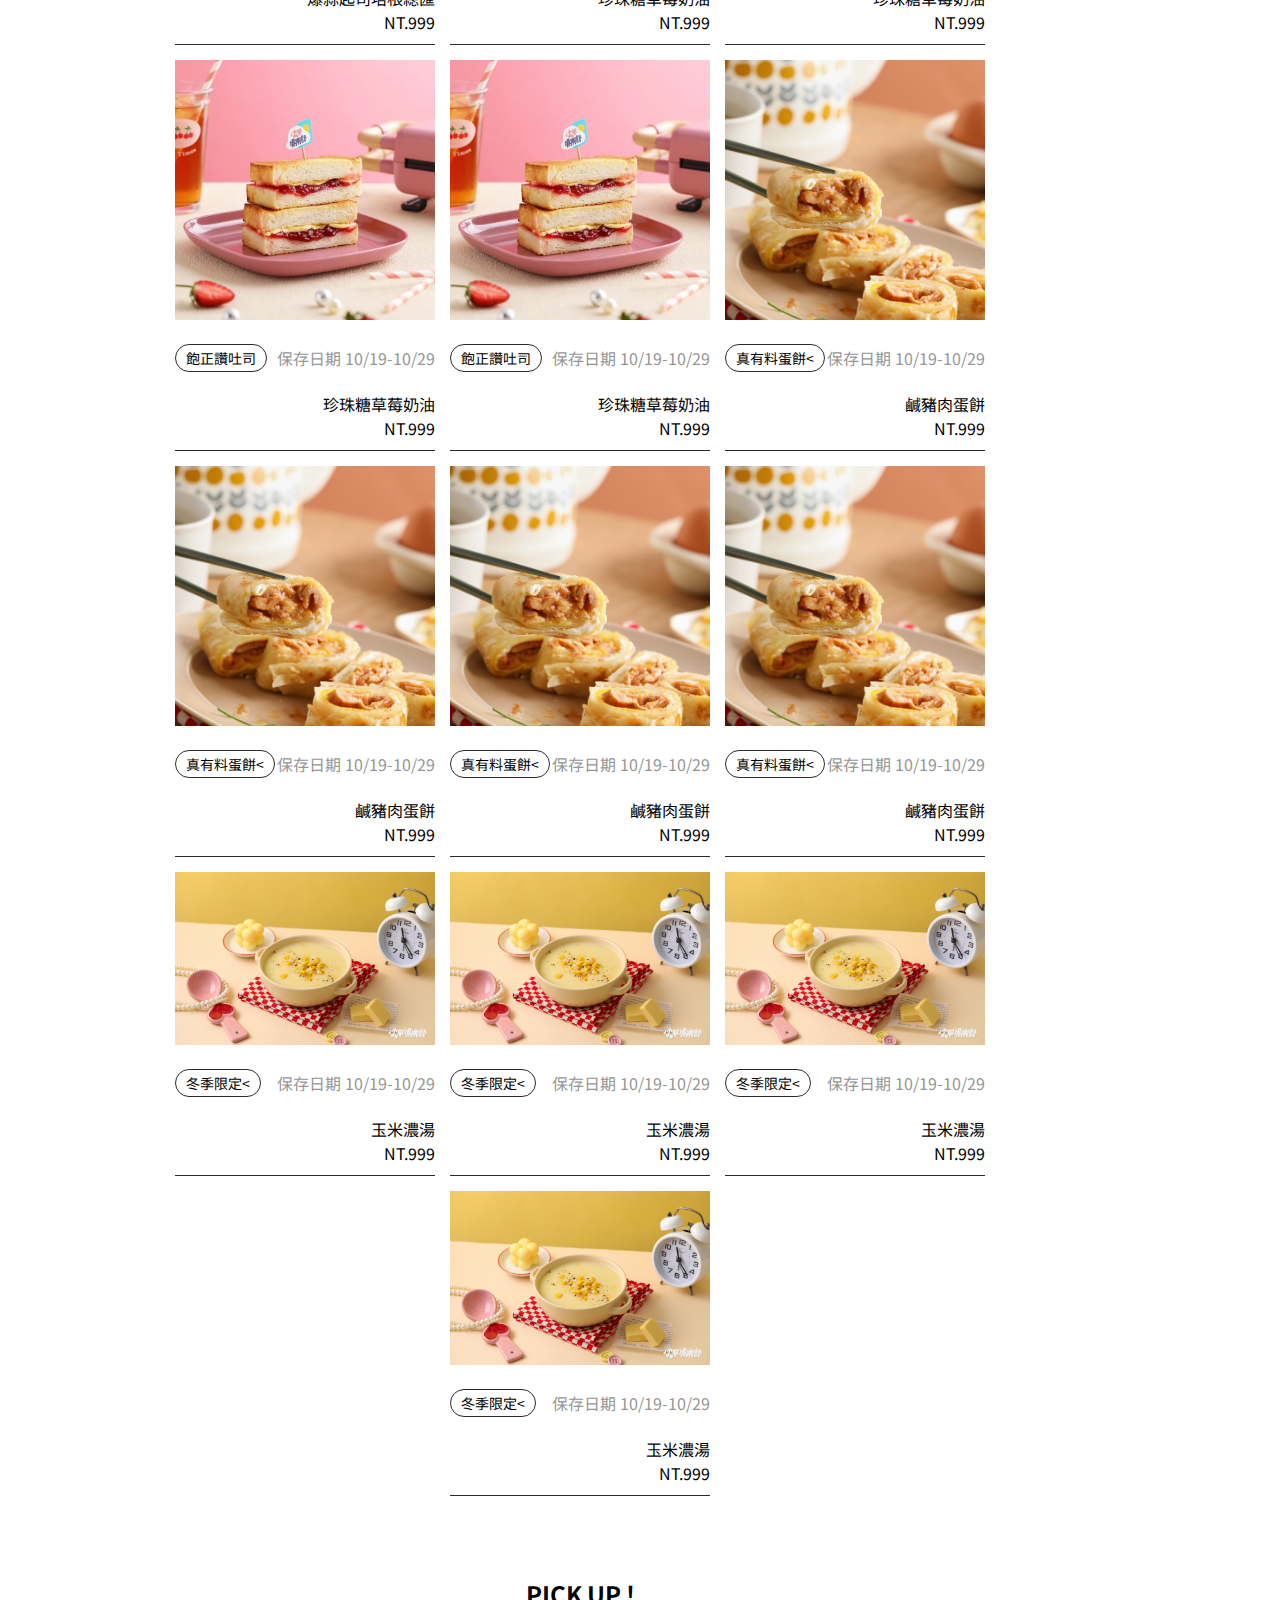
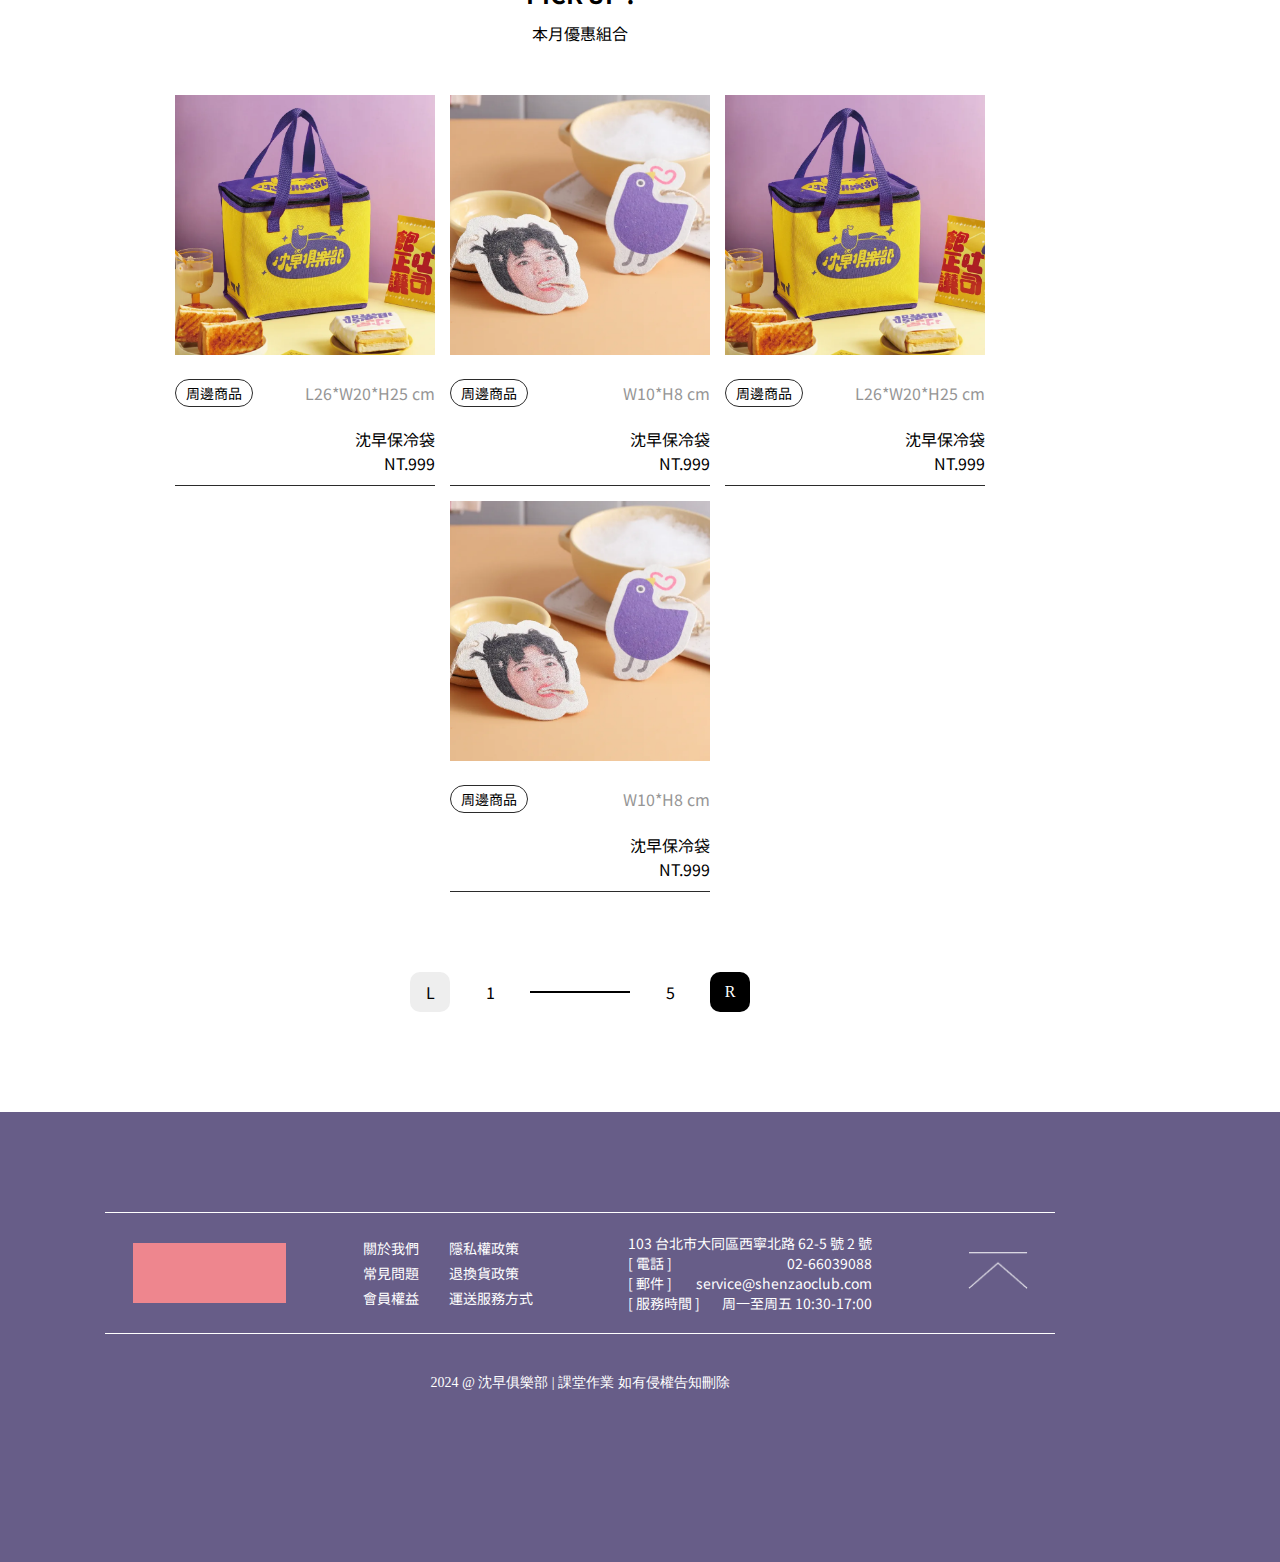
==== commit 2c9b8bdd: "banner+logo link" ====
--- a/all_item.html
+++ b/all_item.html
@@ -20,7 +20,7 @@
     <div class="warrper">
 
         <nav class="nav_web">
-            <a class="logo" href="./home.html">
+            <a class="logo" href="./index.html">
                <img src="./img/svg/logo.png">
             </a>
             <div class="hamburger">
--- a/css/item_card.css
+++ b/css/item_card.css
@@ -1,5 +1,5 @@
  /* content-items */
- .content-items{
+.content-items{
     width: 100%;
     display: flex;
     flex-direction: column;
@@ -15,16 +15,16 @@
 }
 /* content-box > item 樣式 */
 .content-box{
-    max-width: 1300px;
+    max-width: 1200px;
     width: 100%;
     display: flex;
     flex-wrap: wrap;
     justify-content: center;
     align-items: center;
-    gap: 20px;
+    gap: 15px;
 }
 .content-box .item{
-    max-width: 280px;
+    max-width: 260px;
     width: 100%;
     display: flex;
     flex-direction: column;
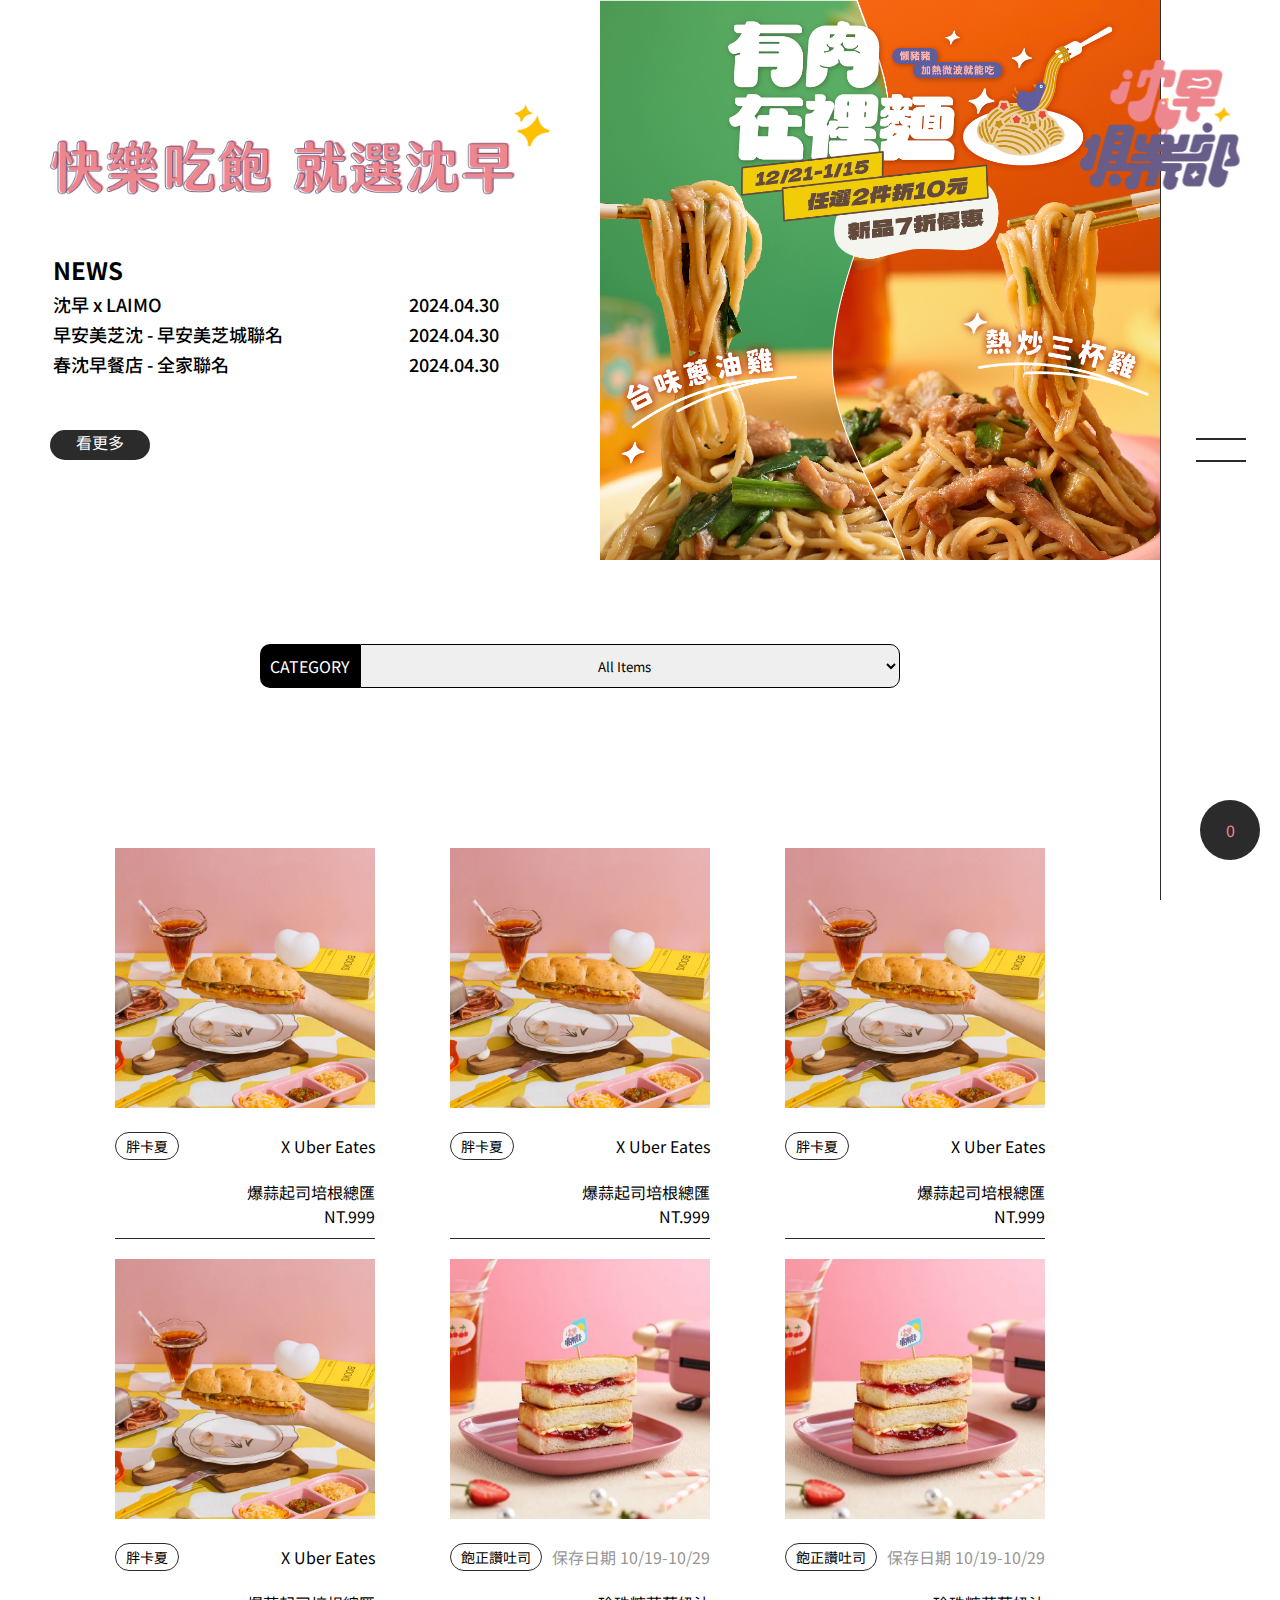
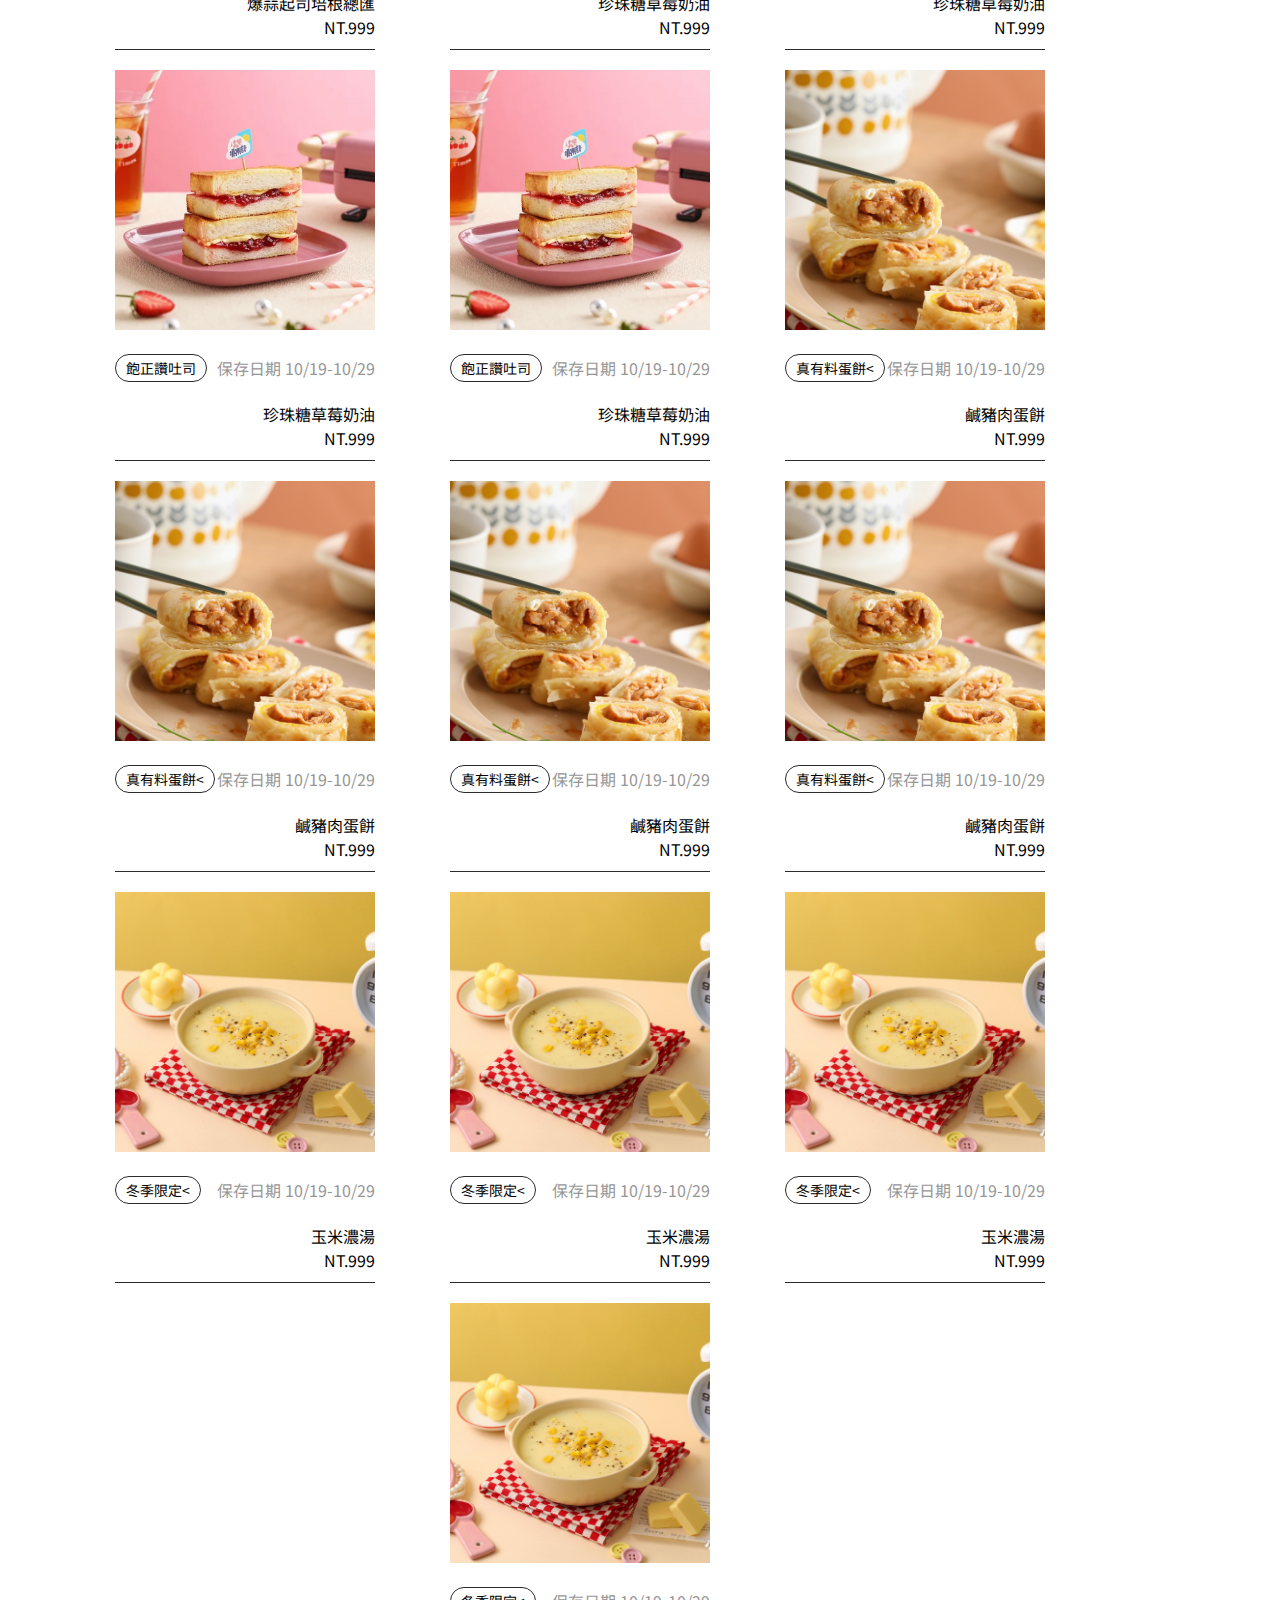
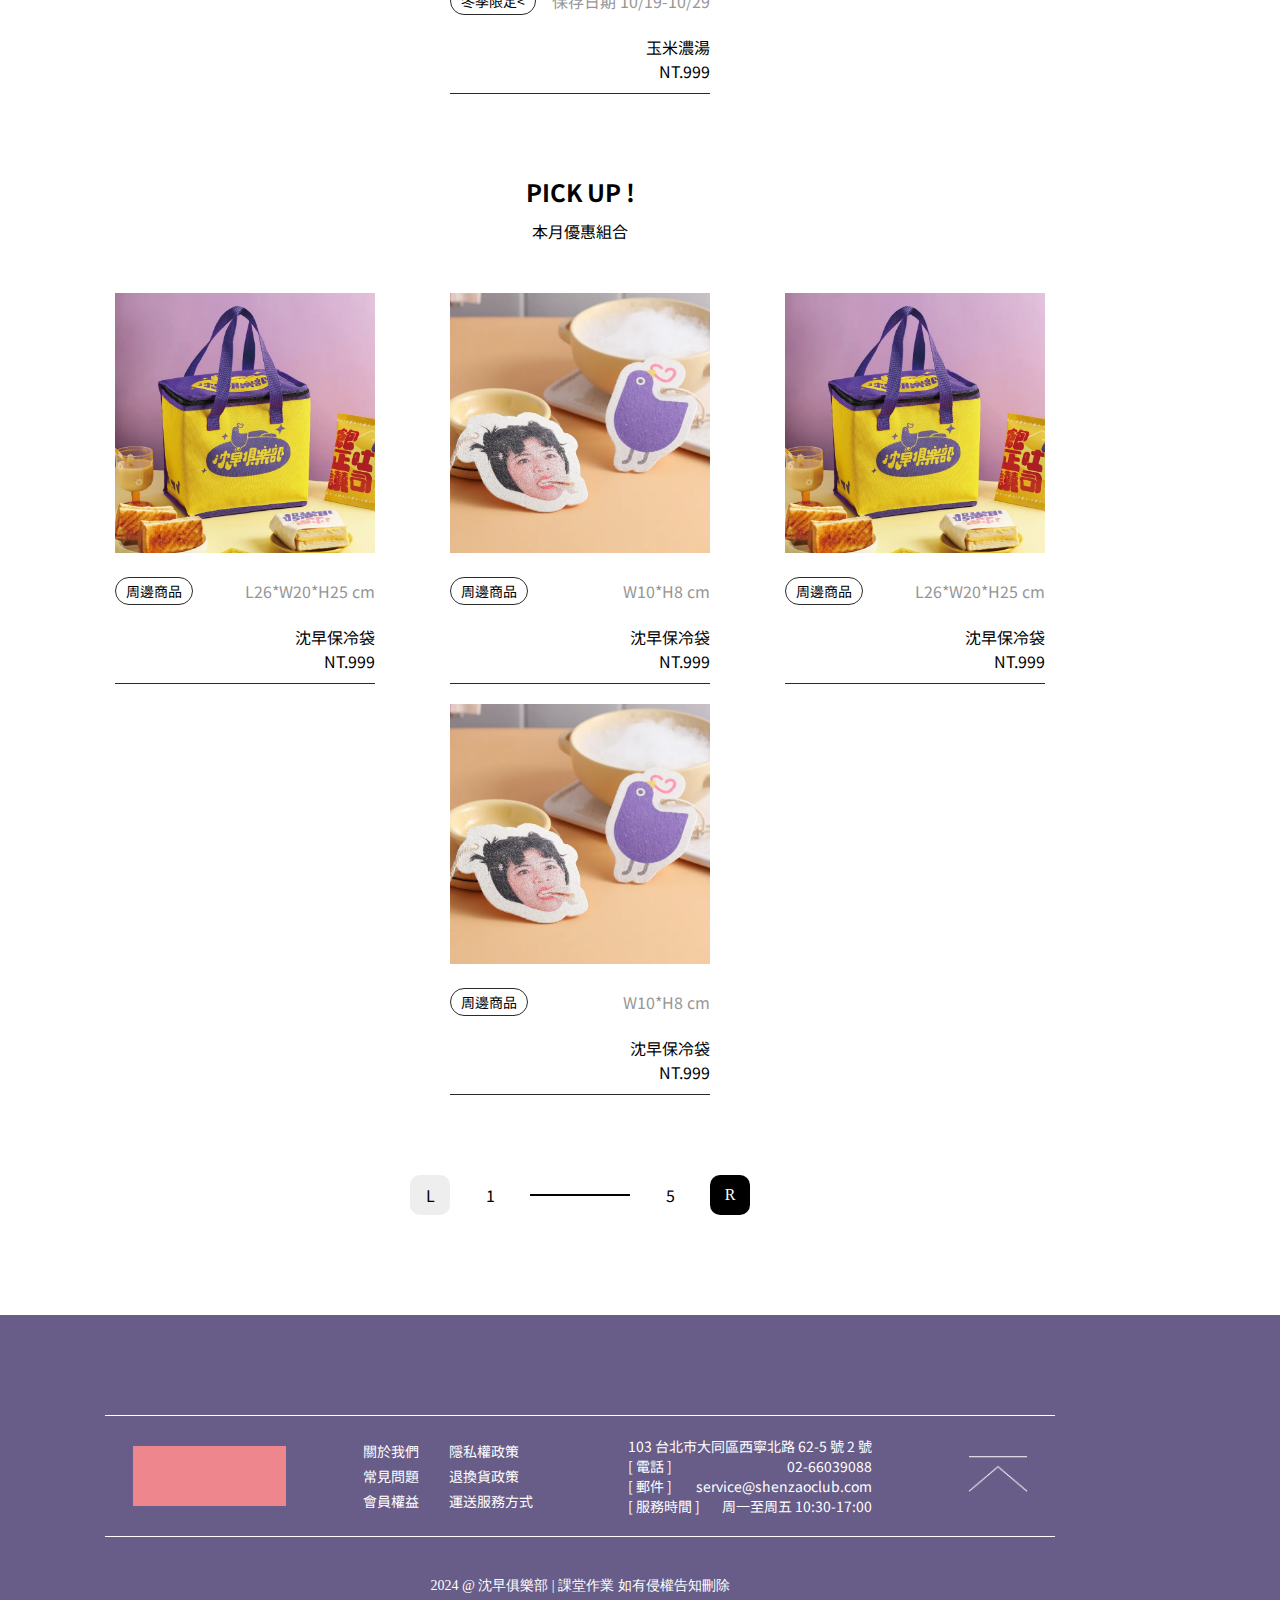
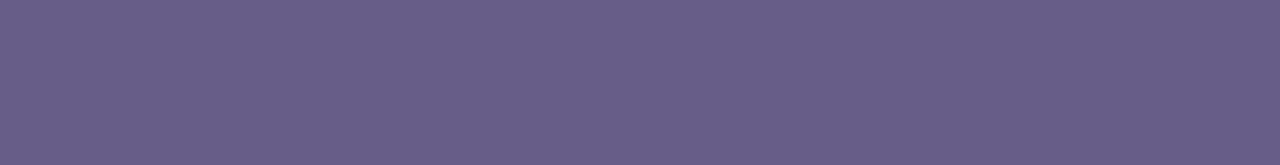
==== commit 16b1b21b: "12/24更新" ====
--- a/all_item.html
+++ b/all_item.html
@@ -21,18 +21,20 @@
 
         <nav class="nav_web">
             <a class="logo" href="./index.html">
-               <img src="./img/svg/logo.png">
+                <img src="./img/svg/logo.png">
             </a>
             <div class="hamburger">
                 <span></span>
                 <span></span>
             </div>
             <div class="shoppingcar">
-                <div class="bag"></div>
-                <div class="car"></div>
+                <div class="bag">
+                    <p> 0 </p>
+                </div>
+                <i class="fa-solid fa-bag-shopping"></i>
             </div>
             <div class="menu">
-                <div class="menu-title">快樂吃飽 就選沈早</div>
+                <div  class="menu-title">快樂吃飽 就選沈早</div>
                 <div class="content">
                     <ul class="left">
                         <a href="./all_item.html">線上購物</a>
@@ -495,6 +497,8 @@
             </div>
         </div>
     </div>
+     <!-- icon js -->
+     <script src="https://kit.fontawesome.com/b9a40ff506.js" crossorigin="anonymous"></script>
     <!-- js -->
     <script src="./js/new.js"></script>
 </body>
--- a/css/all-page.css
+++ b/css/all-page.css
@@ -100,12 +100,17 @@
         width: 60px;
         height: 60px;
         border-radius: 50%;
-        background-color: #EE868E;
-    }
-    .shoppingcar>.car{
-        width: 80px;
-        height: 60px;
-        background-color: #EE868E;
+        background-color: #2b2b2b;
+        display: flex;
+        justify-content: center;
+        align-items: center;
+    }
+    .shoppingcar>.bag>p{
+        color: #EE868E;
+    }
+    .shoppingcar>.fa-bag-shopping{
+        font-size: 64px;
+        color: #EE868E;
     }
     /* hamburger(side_bar)*/
     .hamburger{
--- a/css/item_card.css
+++ b/css/item_card.css
@@ -19,9 +19,9 @@
     width: 100%;
     display: flex;
     flex-wrap: wrap;
-    justify-content: center;
+    justify-content: space-evenly;
     align-items: center;
-    gap: 15px;
+    gap: 20px;
 }
 .content-box .item{
     max-width: 260px;
@@ -33,15 +33,16 @@
     border-bottom: #2b2b2b solid 1px;
 }
 .content-box img{
-    width: 100%;
-    height: auto;
+    object-fit: cover;
+    width: 260px;
+    height: 260px;
 }
 .content-box .item-name{
     display: flex;
     justify-content: space-between;
     align-items: center;
 }
-.label{
+.item-name .label{
     font-size: 14px;
     border: #2b2b2b solid 1px;
     padding: 3px 10px 3px 10px;
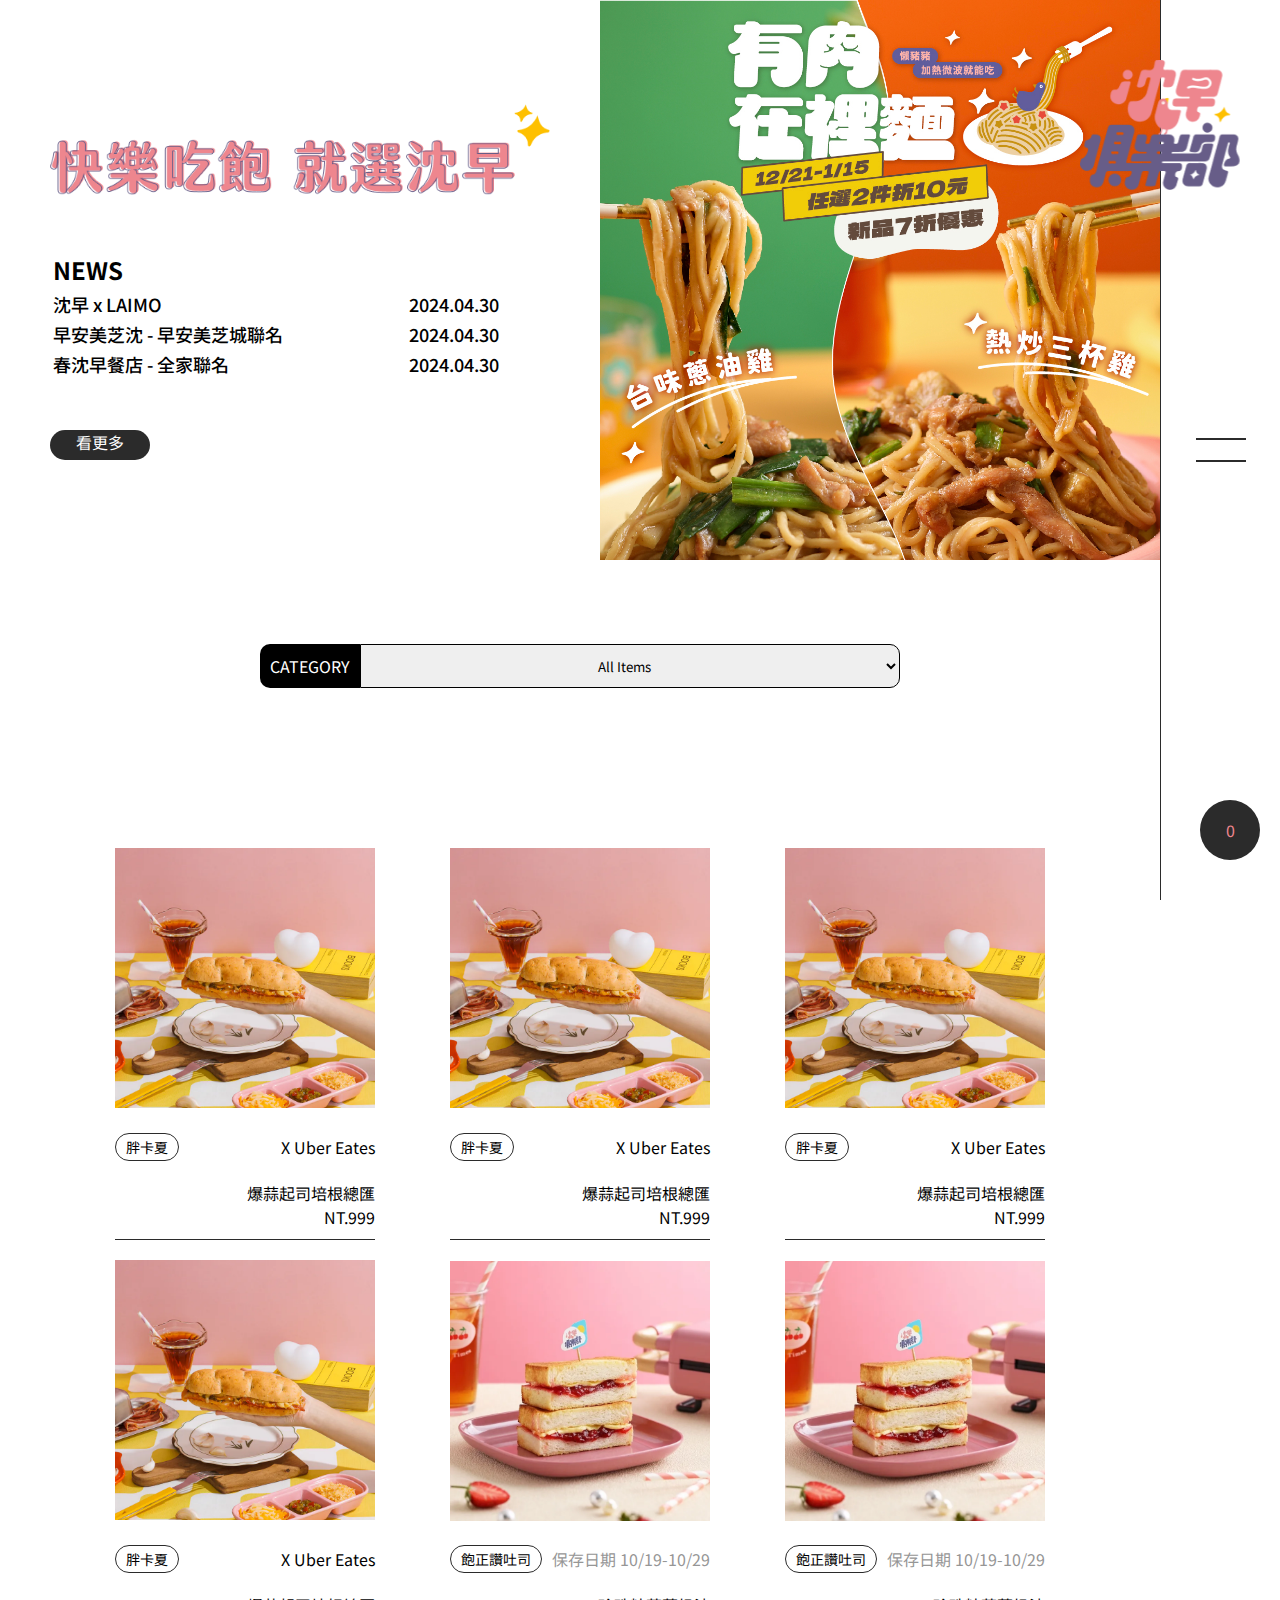
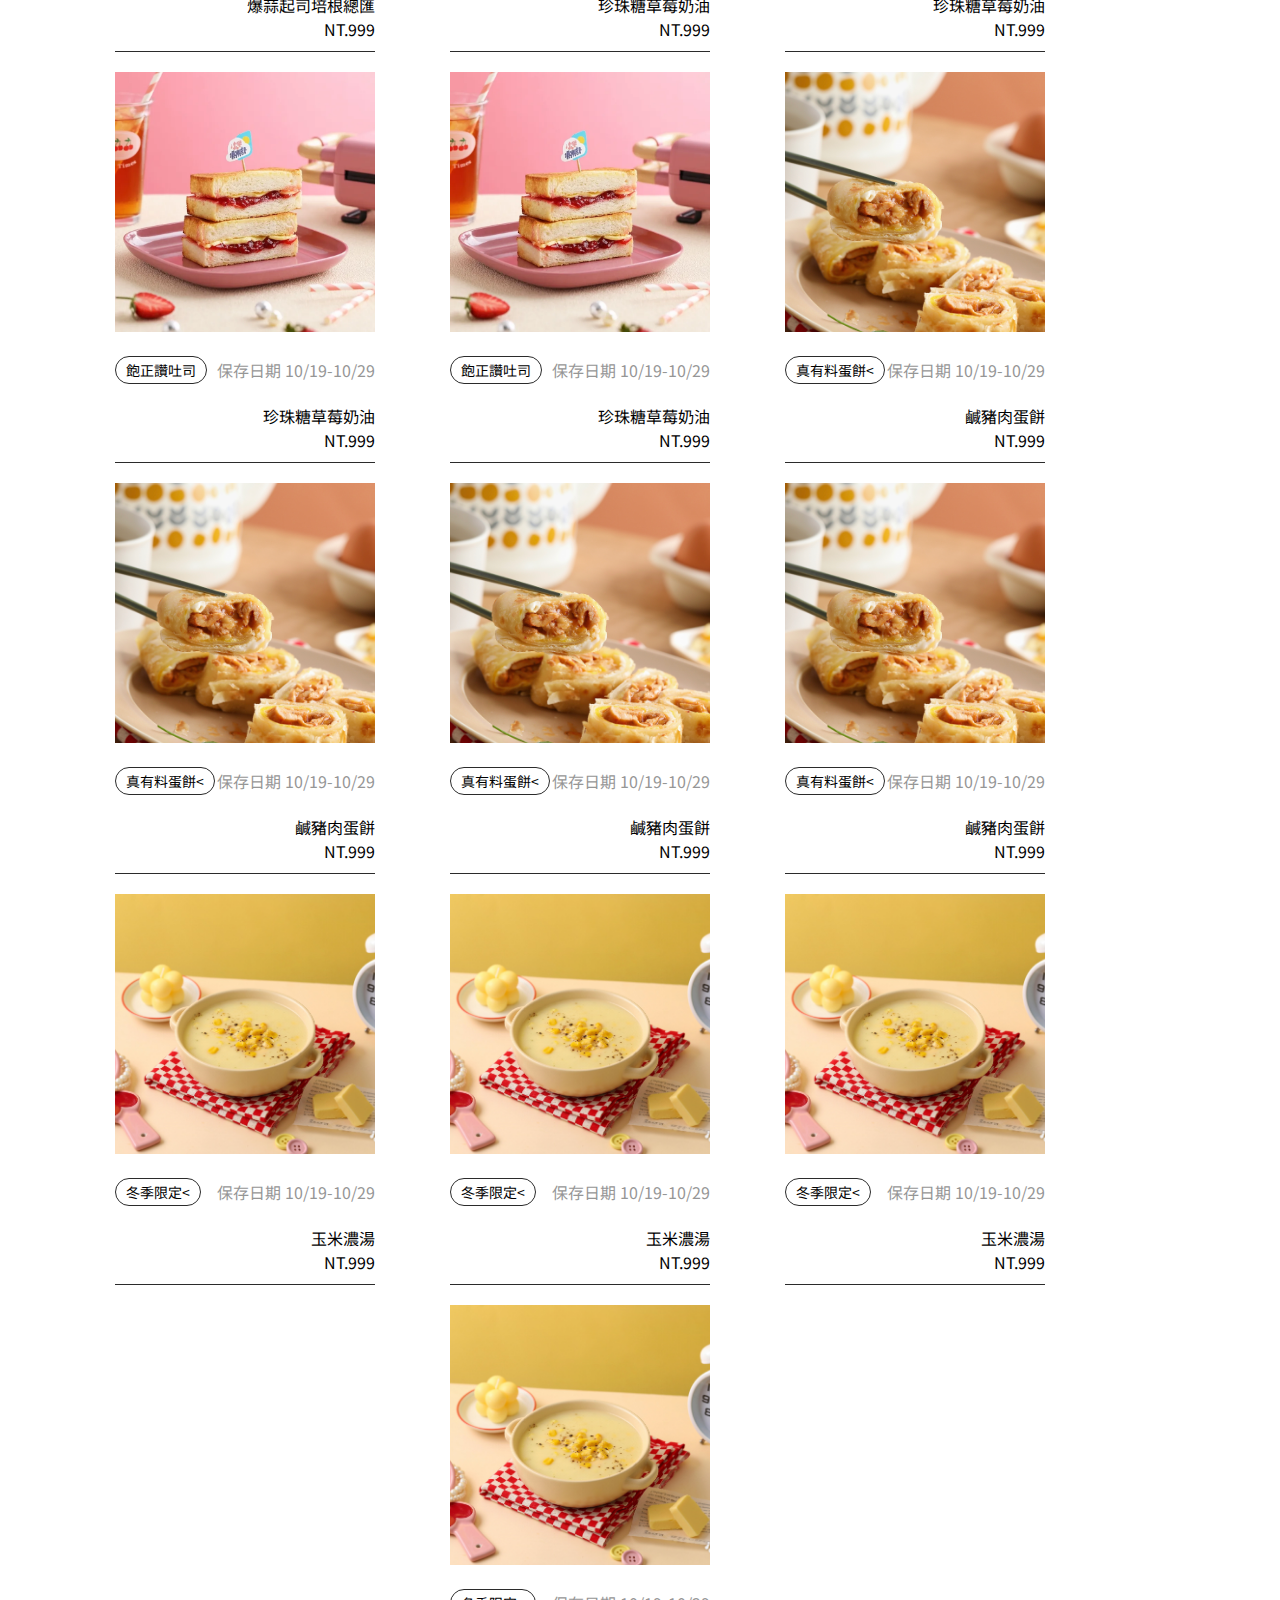
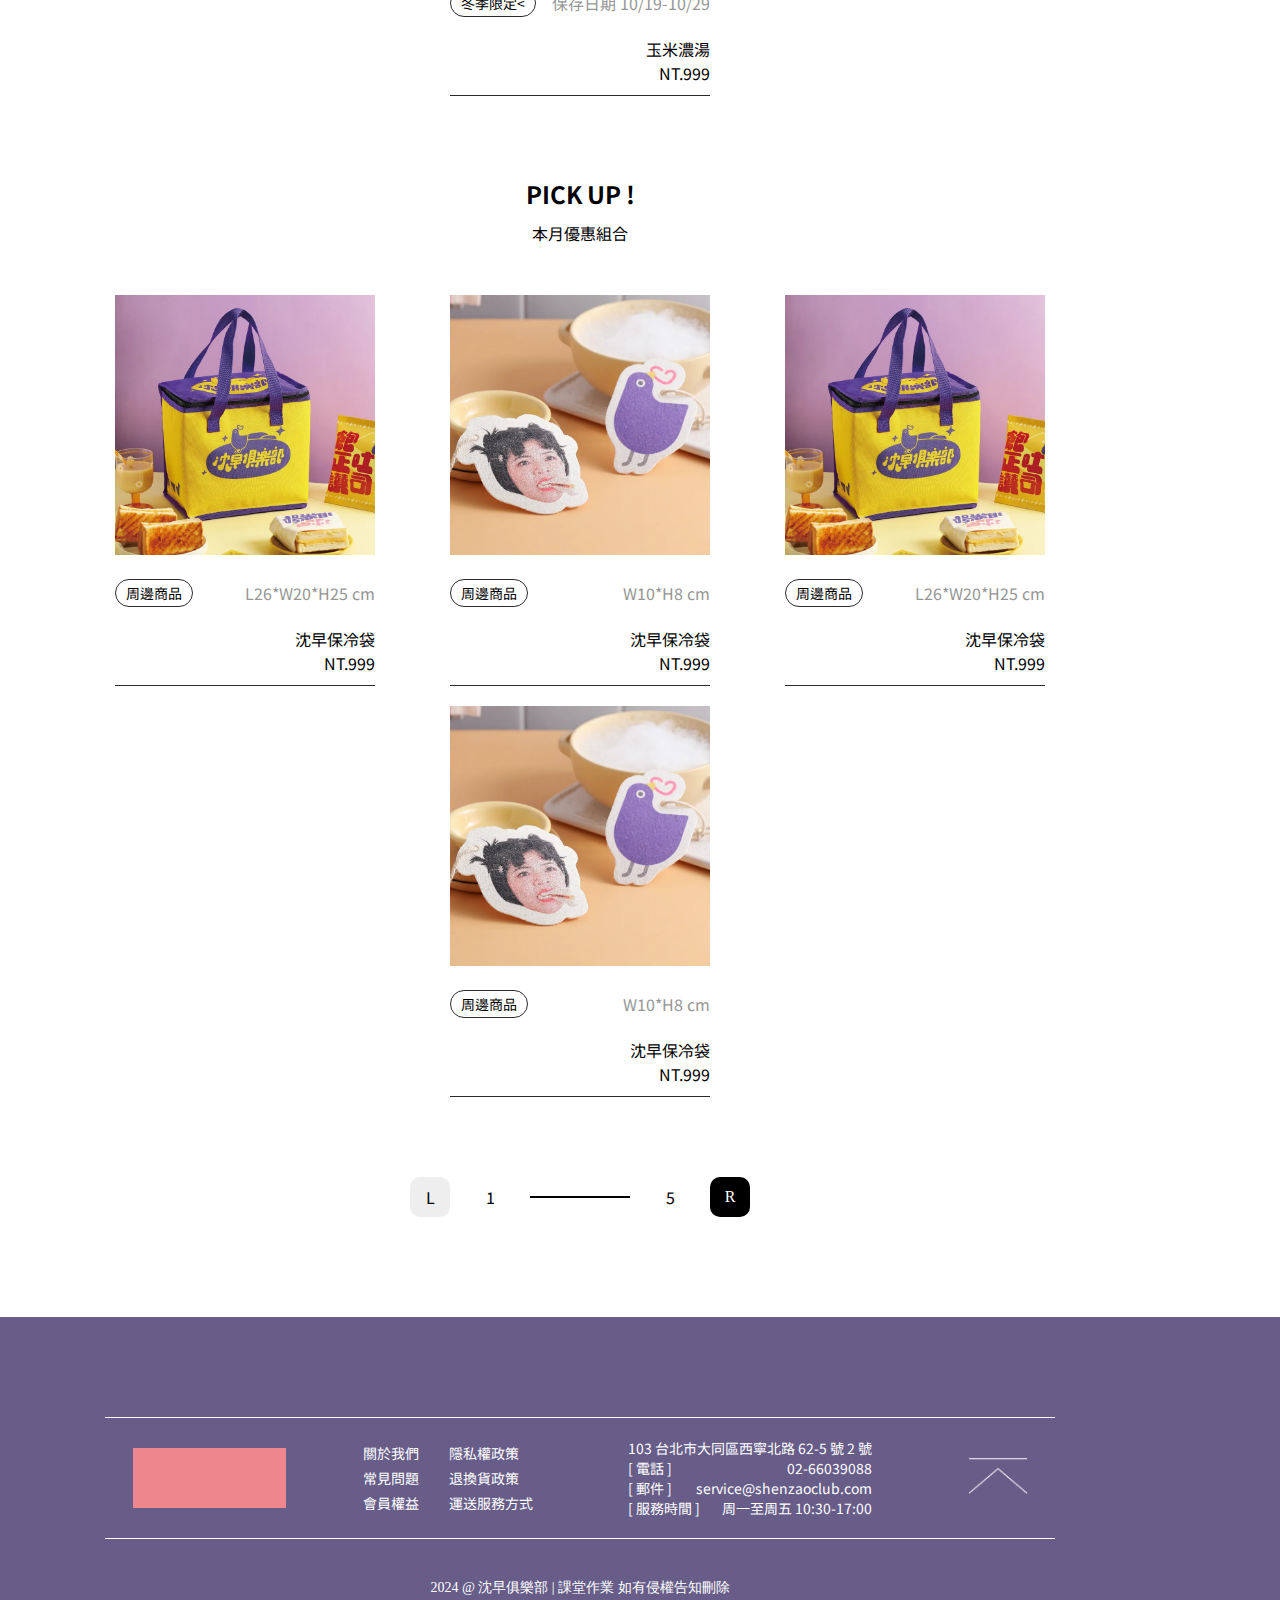
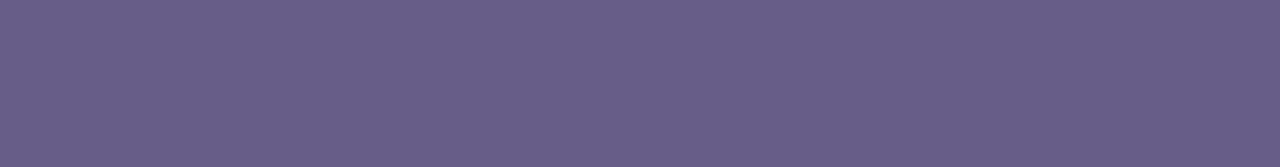
==== commit 71aa7b98: "把商品頁連結合併進去" ====
--- a/all_item.html
+++ b/all_item.html
@@ -143,7 +143,7 @@
                 <!--  -->
                 <div class="content-items">
                     <ul class="content-box">
-                        <li class="item item01">
+                        <a  class="item item01" href="./product.html">
                             <div class="item-Img">
                                 <img src="./img/胖卡夏/爆蒜起司培根01.webp" alt="">
                             </div>
@@ -155,8 +155,8 @@
                                 <p>爆蒜起司培根總匯</p>
                                 <P>NT.999</p>
                             </div>
-                        </li>
-                        <li class="item item01">
+                        </a >
+                        <a  class="item item01" href="./product.html">
                             <div class="item-Img">
                                 <img src="./img/胖卡夏/爆蒜起司培根01.webp" alt="">
                             </div>
@@ -168,8 +168,8 @@
                                 <p>爆蒜起司培根總匯</p>
                                 <P>NT.999</p>
                             </div>
-                        </li>
-                        <li class="item item01">
+                        </a >
+                        <a  class="item item01" href="./product.html">
                             <div class="item-Img">
                                 <img src="./img/胖卡夏/爆蒜起司培根01.webp" alt="">
                             </div>
@@ -181,8 +181,8 @@
                                 <p>爆蒜起司培根總匯</p>
                                 <P>NT.999</p>
                             </div>
-                        </li>
-                        <li class="item item01">
+                        </a >
+                        <a  class="item item01" href="./product.html">
                             <div class="item-Img">
                                 <img src="./img/胖卡夏/爆蒜起司培根01.webp" alt="">
                             </div>
@@ -194,7 +194,8 @@
                                 <p>爆蒜起司培根總匯</p>
                                 <P>NT.999</p>
                             </div>
-                        </li>
+                        </a >
+
                         <li class="item item02">
                             <div class="item-Img">
                                 <img src="./img/飽正讚/草奶01.webp" alt="">
--- a/css/all-page.css
+++ b/css/all-page.css
@@ -38,6 +38,8 @@
         font-optical-sizing: auto;
         font-weight: 400;
         font-style: normal;
+        text-decoration: none; /* 去除默认的下划线 */
+        color: #000;    /* 去除默认的颜色和点击后变化的颜色 */
     }
 
 /* 結構 */
